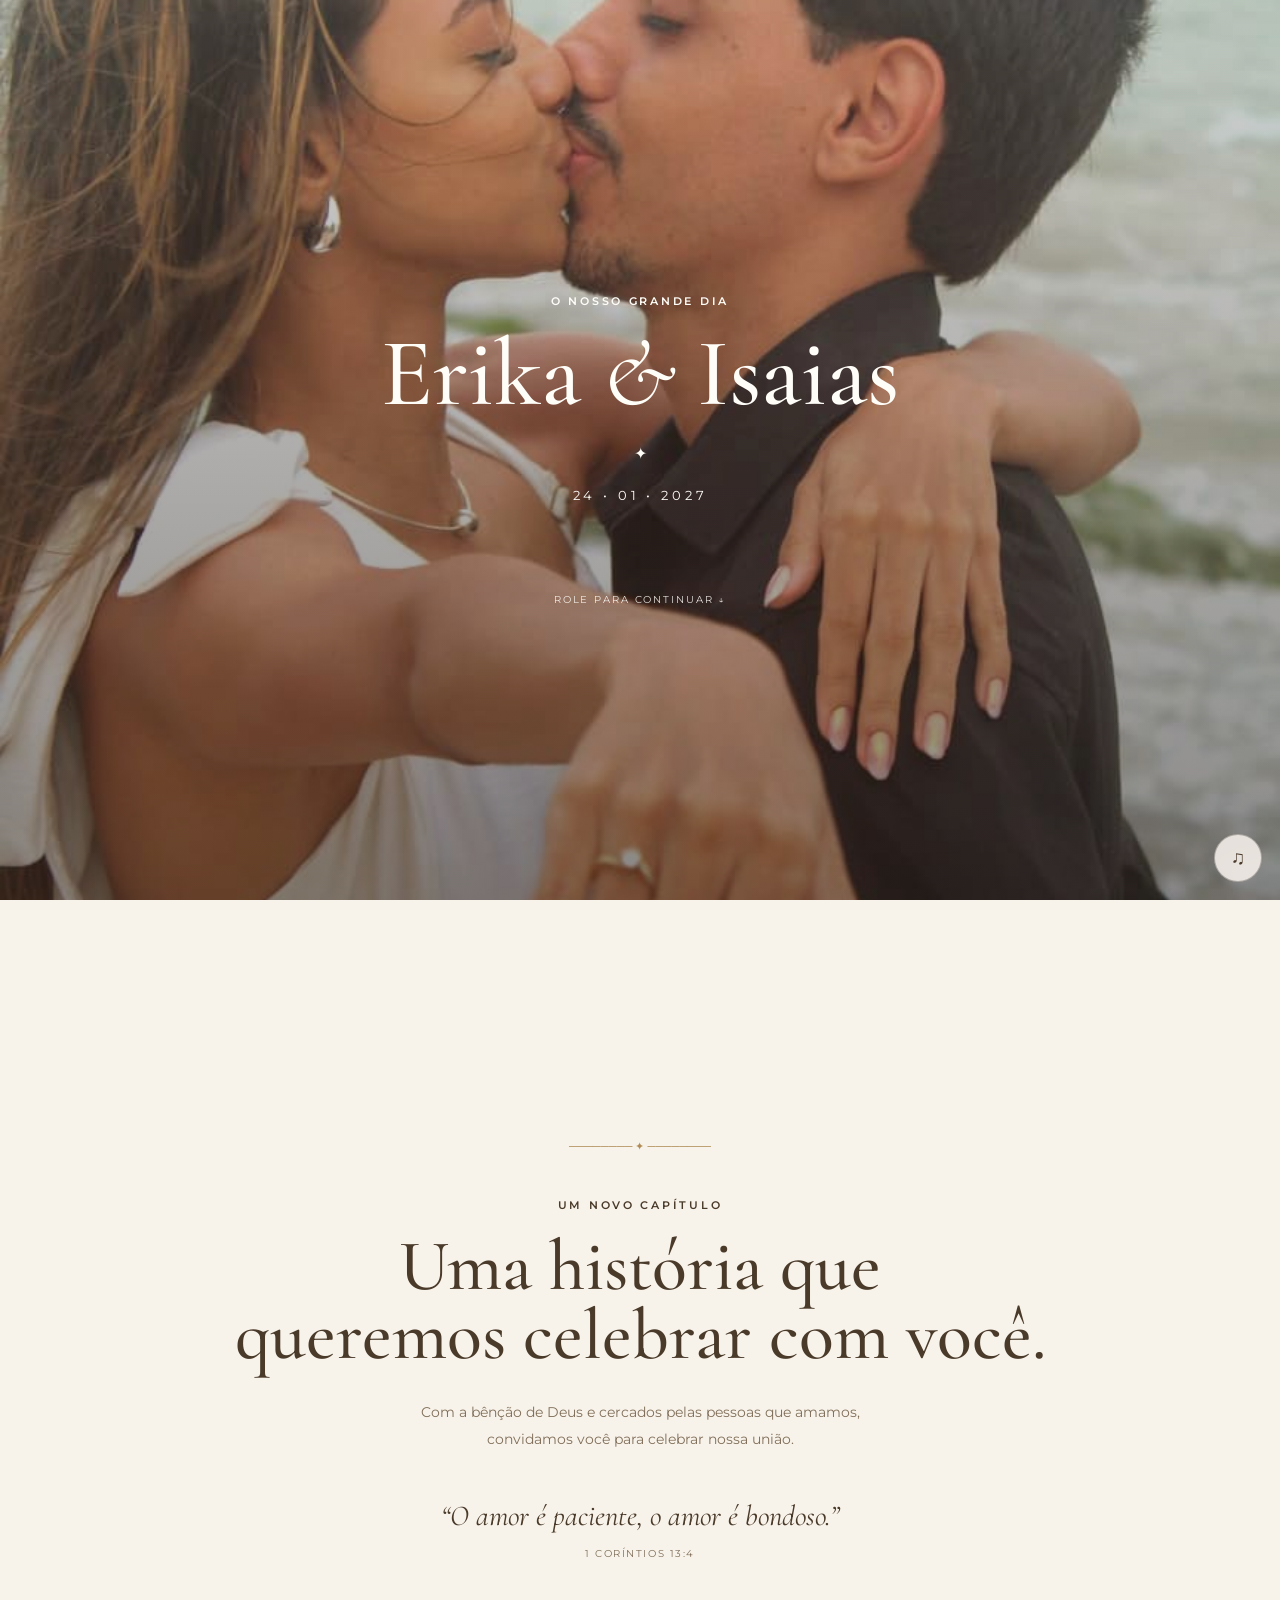
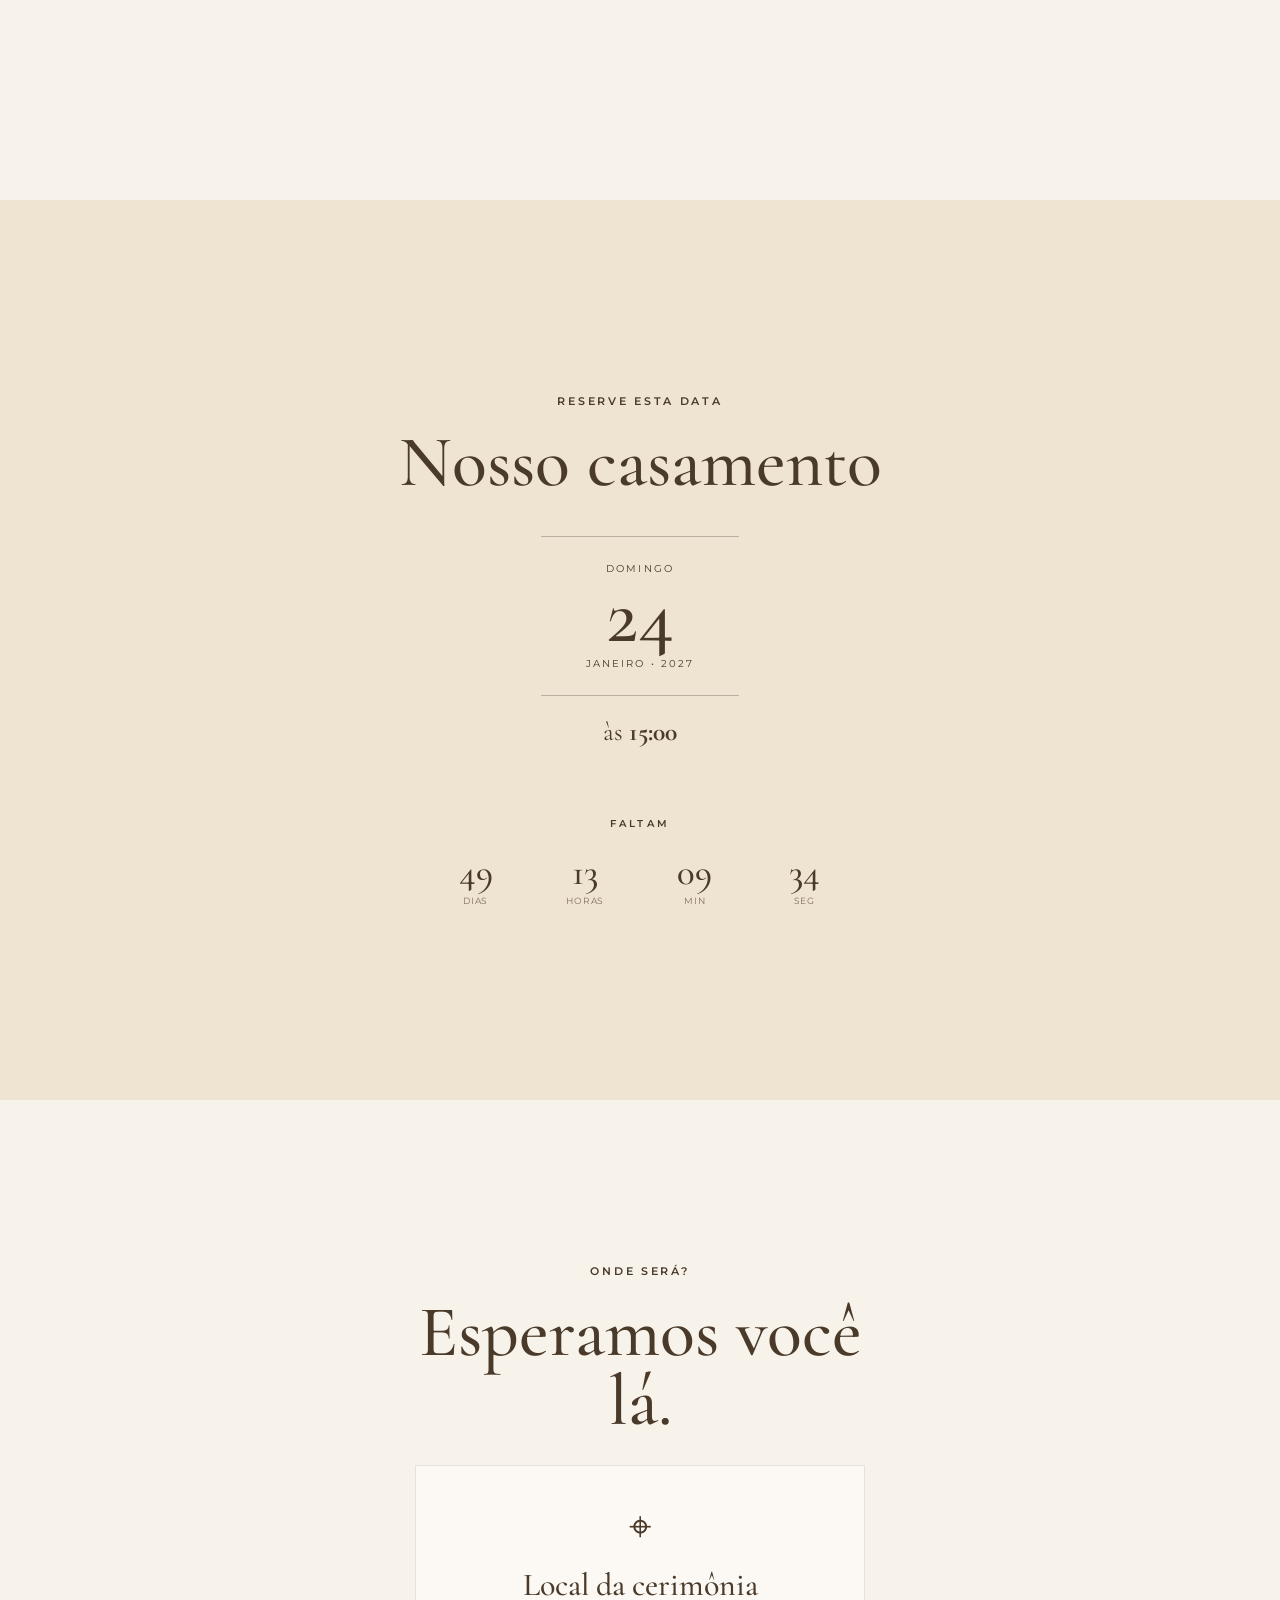
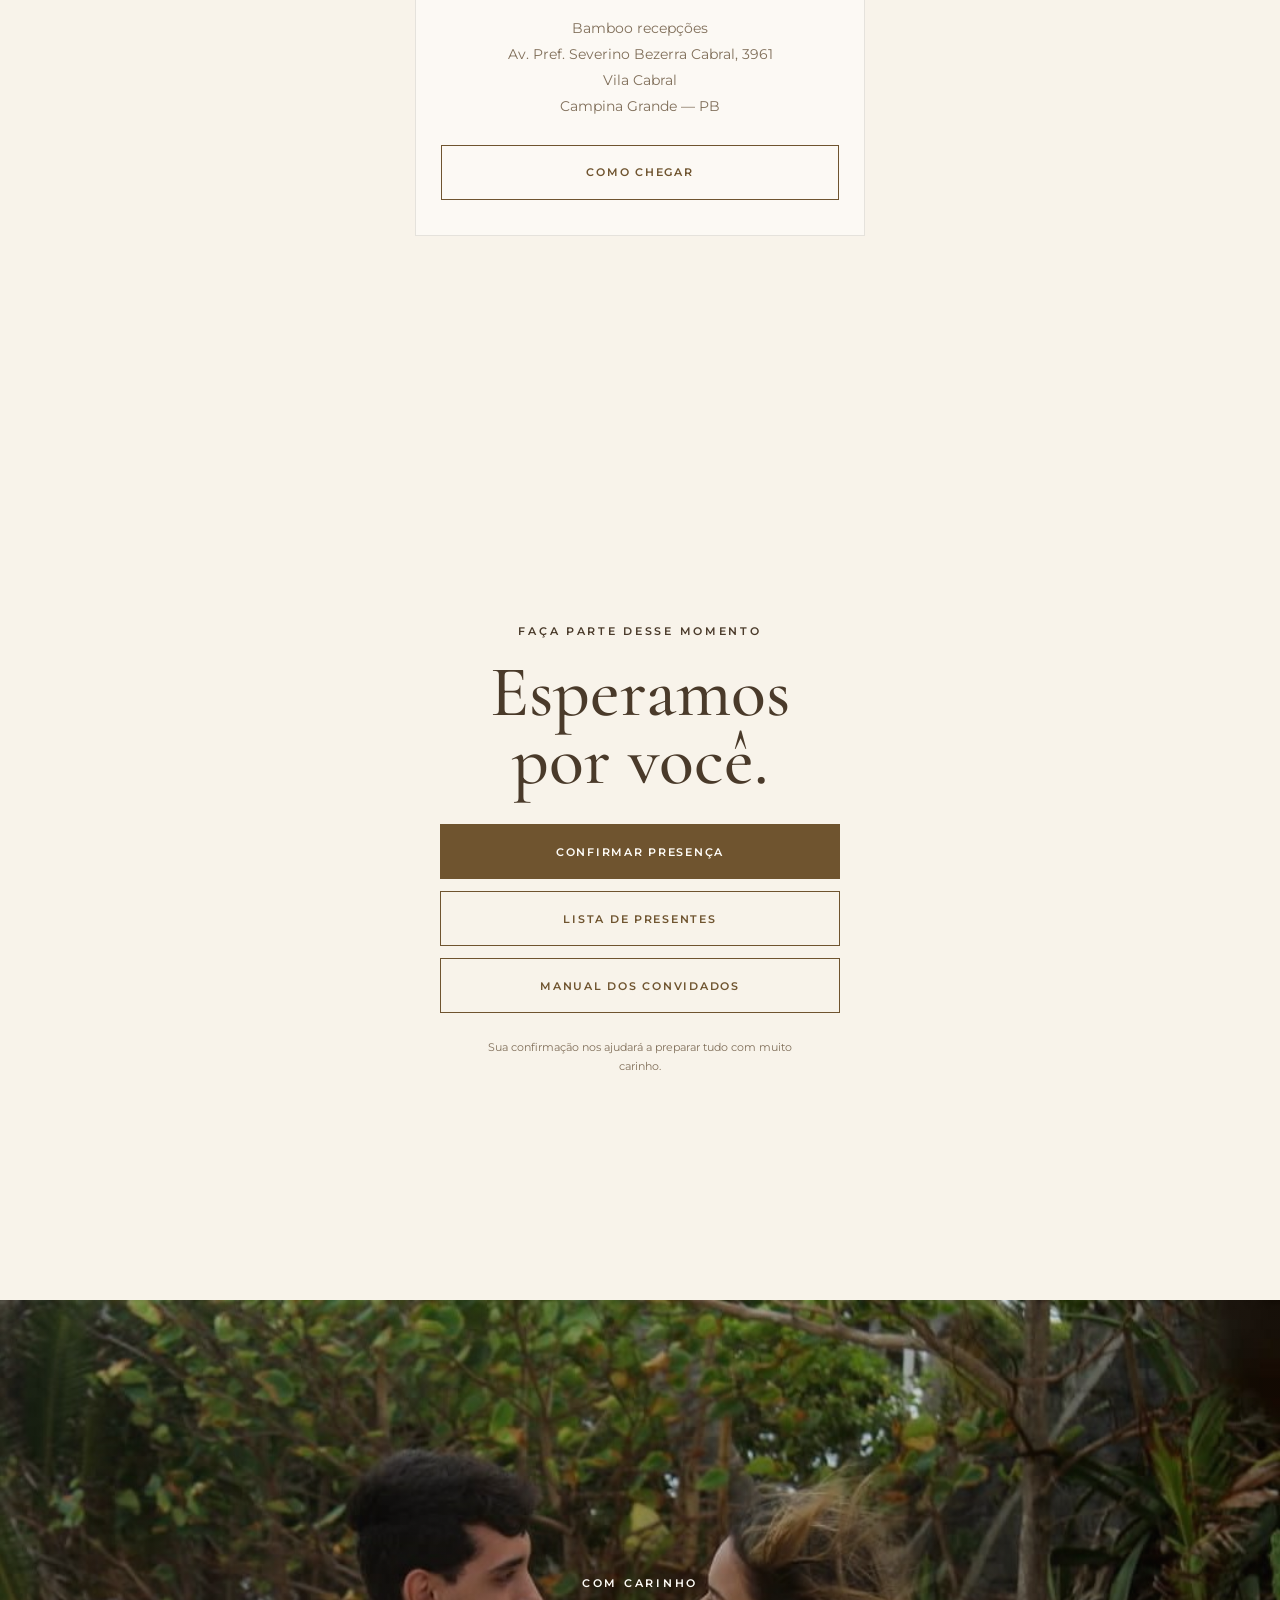
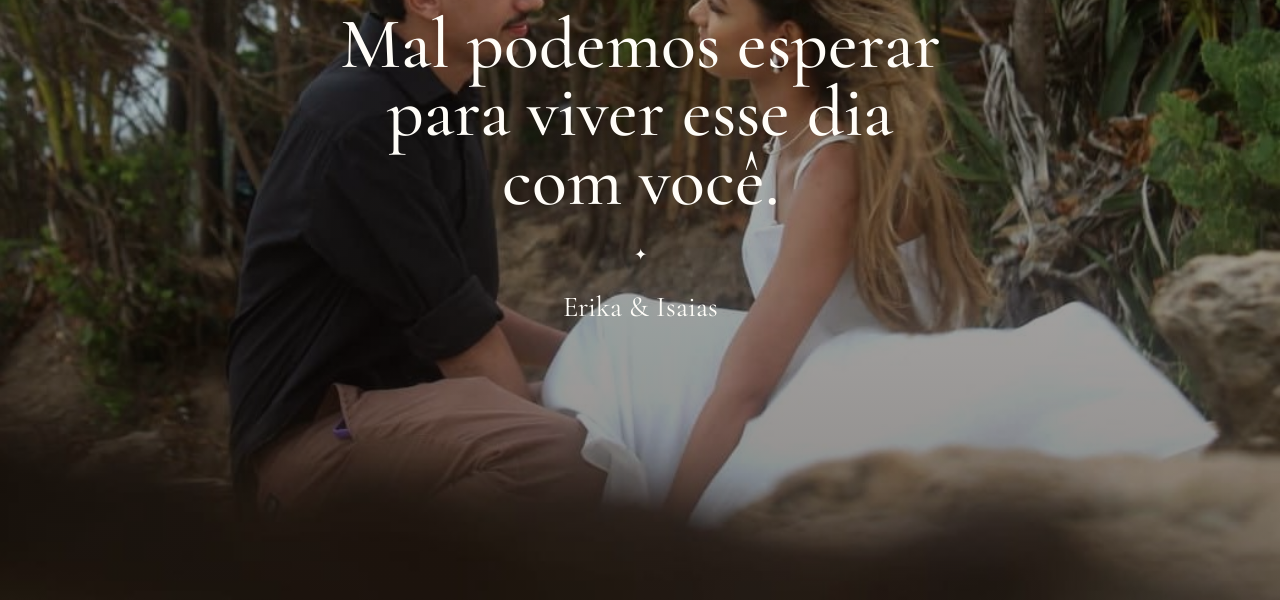
==== index.html @ 57c3c9f2 "Atualiza convite de casamento" ====
<!DOCTYPE html>
<html lang="pt-BR">
<head>
  <meta charset="UTF-8">
  <meta name="viewport" content="width=device-width, initial-scale=1.0">
  <meta name="theme-color" content="#f6f1eb">
  <title>Erika & Isaias | Nosso Casamento</title>
  <link rel="preconnect" href="https://fonts.googleapis.com">
  <link rel="preconnect" href="https://fonts.gstatic.com" crossorigin>
  <link href="https://fonts.googleapis.com/css2?family=Cormorant+Garamond:wght@400;500;600;700&family=Montserrat:wght@400;500;600&display=swap" rel="stylesheet">
  <link rel="stylesheet" href="style.css">
</head>
<body>

  <!-- Música: coloque seu arquivo em assets/music.mp3 -->
  <audio id="weddingMusic" loop preload="metadata">
    <source src="assets/music.mp3" type="audio/mpeg">
  </audio>

  <button class="music-button" id="musicButton" aria-label="Tocar música">
    <span id="musicIcon">♫</span>
  </button>

  <main>

    <!-- 1. ABERTURA -->
    <section class="hero">
      <div class="hero-overlay"></div>
      <div class="hero-content reveal">
        <p class="eyebrow">O nosso grande dia</p>
        <h1>Erika <span> & </span> Isaias</h1>
        <div class="ornament">✦</div>
        <p class="date-small">24 • 01 • 2027</p>
        <p class="scroll-hint">Role para continuar ↓</p>
      </div>
    </section>

    <!-- 2. MENSAGEM -->
    <section class="message section">
      <div class="ornament-line">──────── ✦ ────────</div>

      <p class="eyebrow">Um novo capítulo</p>

      <h2>Uma história que<br>queremos celebrar com você.</h2>

      <p class="body-text">
        Com a bênção de Deus e cercados pelas pessoas que amamos,
        convidamos você para celebrar nossa união.
      </p>

      <blockquote>
        “O amor é paciente, o amor é bondoso.”
        <cite>1 Coríntios 13:4</cite>
      </blockquote>
    </section>

    <!-- 3. DATA + CONTAGEM -->
    <section class="details section">
      <p class="eyebrow">Reserve esta data</p>

      <h2>Nosso casamento</h2>

      <div class="date-card">
        <span>DOMINGO</span>
        <strong>24</strong>
        <span>JANEIRO • 2027</span>
      </div>

      <p class="time">às <strong>15:00</strong></p>

      <div class="countdown-title">FALTAM</div>

      <div class="countdown" id="countdown">
        <div><strong id="days">00</strong><span>dias</span></div>
        <div><strong id="hours">00</strong><span>horas</span></div>
        <div><strong id="minutes">00</strong><span>min</span></div>
        <div><strong id="seconds">00</strong><span>seg</span></div>
      </div>
    </section>

    <!-- 4. LOCAL -->
    <section class="location section">
      <p class="eyebrow">Onde será?</p>
      <h2>Esperamos você<br>lá.</h2>

      <div class="location-card">
        <div class="location-icon">⌖</div>
        <h3>Local da cerimônia</h3>
        <p>
          Bamboo recepções<br>
          Av. Pref. Severino Bezerra Cabral, 3961 <br>  Vila Cabral<br>
          Campina Grande — PB
        </p>
        <a class="button button-outline"
           href="https://maps.app.goo.gl/mCFK1LQAPghhnXLQ6"
           target="_blank"
           rel="noopener">
          COMO CHEGAR
        </a>
      </div>
    </section>

    <!-- 5. AÇÕES -->
    <section class="actions section">
      <p class="eyebrow">Faça parte desse momento</p>
      <h2>Esperamos<br>por você.</h2>

      <div class="buttons">
        <a class="button" href="https://forms.google.com" target="_blank" rel="noopener">
          CONFIRMAR PRESENÇA
        </a>

        <a class="button button-outline" href="#" id="giftButton">
          LISTA DE PRESENTES
        </a>

        <a class="button button-outline" href="#" id="giftButton">
          MANUAL DOS CONVIDADOS
        </a>
      </div>

      <p class="small-note">
        Sua confirmação nos ajudará a preparar tudo com muito carinho.
      </p>
    </section>

    <!-- 6. ENCERRAMENTO / SEGUNDA FOTO -->
    <section class="closing">
      <div class="closing-overlay"></div>
      <div class="closing-content reveal">
        <p class="eyebrow">Com carinho</p>
        <h2>Mal podemos esperar<br>para viver esse dia<br>com você.</h2>
        <div class="ornament">✦</div>
        <p>Erika & Isaias</p>
      </div>
    </section>

  </main>

  <script src="script.js"></script>
</body>
</html>
---- style.css ----
/* ==============================
   CONVITE DE CASAMENTO
   Mobile first
   ============================== */

:root {
  --bg: #F8F3EA;
  --bg-soft: #EFE4D2;

  --text: #4A3A2A;
  --muted: #806F5A;

  --accent: #B08D57;
  --white: #FFFDF8;
  --dark: #6F542F;

  --serif: "Cormorant Garamond", Georgia, serif;
  --sans: "Montserrat", Arial, sans-serif;
}

* {
  box-sizing: border-box;
  margin: 0;
  padding: 0;
}

html {
  scroll-behavior: smooth;
}

body {
  background: var(--bg);
  color: var(--text);
  font-family: var(--sans);
  overflow-x: hidden;
}

section {
  position: relative;
}

.section {
  min-height: 100svh;
  padding: 90px 25px;
  display: flex;
  flex-direction: column;
  align-items: center;
  justify-content: center;
  text-align: center;
}

.hero,
.closing {
  min-height: 100svh;
  background-size: cover;
  background-position: center;
  display: flex;
  align-items: center;
  justify-content: center;
  overflow: hidden;
}

/* Coloque a primeira foto em assets/foto-1.jpg */
.hero {
  background-image: url("assets/foto-1.jpg");
}

/* Coloque a segunda foto em assets/foto-2.jpg */
.closing {
  background-image: url("assets/foto-2.jpg");
}

.hero-overlay,
.closing-overlay {
  position: absolute;
  inset: 0;
  background: linear-gradient(
    to bottom,
    rgba(20, 15, 12, .18),
    rgba(20, 15, 12, .50)
  );
}

.hero-content,
.closing-content {
  position: relative;
  z-index: 2;
  color: var(--white);
  text-align: center;
  padding: 30px;
}

.eyebrow {
  font-size: .68rem;
  font-weight: 600;
  letter-spacing: .25em;
  text-transform: uppercase;
  margin-bottom: 20px;
}

h1,
h2 {
  font-family: var(--serif);
  font-weight: 500;
  line-height: .95;
}

h1 {
  font-size: clamp(4rem, 18vw, 6rem);
}

h1 span {
  font-style: italic;
  font-weight: 400;
}

h2 {
  font-size: clamp(2.8rem, 12vw, 4.5rem);
  margin-bottom: 30px;
}

.date-small {
  margin-top: 25px;
  font-size: .8rem;
  letter-spacing: .3em;
}

.scroll-hint {
  margin-top: 90px;
  font-size: .65rem;
  letter-spacing: .18em;
  text-transform: uppercase;
  opacity: .85;
}

.ornament,
.ornament-line {
  color: var(--accent);
}

.hero .ornament,
.closing .ornament {
  margin: 25px 0;
  color: var(--white);
}

.ornament-line {
  font-size: .7rem;
  margin-bottom: 45px;
}

.body-text {
  max-width: 500px;
  color: var(--muted);
  font-size: .9rem;
  line-height: 1.9;
}

blockquote {
  max-width: 450px;
  margin-top: 45px;
  font-family: var(--serif);
  font-size: 1.8rem;
  font-style: italic;
  line-height: 1.2;
}

blockquote cite {
  display: block;
  margin-top: 15px;
  font-family: var(--sans);
  font-size: .65rem;
  font-style: normal;
  letter-spacing: .15em;
  text-transform: uppercase;
  color: var(--muted);
}

.details {
  background: var(--bg-soft);
}

.date-card {
  border-top: 1px solid rgba(64, 58, 54, .3);
  border-bottom: 1px solid rgba(64, 58, 54, .3);
  padding: 25px 45px;
  margin: 10px 0 20px;
  display: flex;
  flex-direction: column;
  gap: 5px;
}

.date-card span {
  font-size: .65rem;
  letter-spacing: .2em;
}

.date-card strong {
  font-family: var(--serif);
  font-size: 5rem;
  font-weight: 500;
  line-height: .9;
}

.time {
  font-family: var(--serif);
  font-size: 1.6rem;
}

.countdown-title {
  margin-top: 70px;
  margin-bottom: 20px;
  font-size: .65rem;
  font-weight: 600;
  letter-spacing: .3em;
}

.countdown {
  width: 100%;
  max-width: 430px;
  display: grid;
  grid-template-columns: repeat(4, 1fr);
  gap: 8px;
}

.countdown div {
  display: flex;
  flex-direction: column;
  align-items: center;
}

.countdown strong {
  font-family: var(--serif);
  font-size: 2.3rem;
  font-weight: 500;
}

.countdown span {
  font-size: .55rem;
  letter-spacing: .08em;
  text-transform: uppercase;
  color: var(--muted);
}

.location-card {
  width: 100%;
  max-width: 450px;
  padding: 35px 25px;
  background: rgba(255,255,255,.45);
  border: 1px solid rgba(64, 58, 54, .12);
}

.location-icon {
  font-size: 2.5rem;
  margin-bottom: 15px;
}

.location-card h3 {
  font-family: var(--serif);
  font-size: 2rem;
  font-weight: 500;
  margin-bottom: 12px;
}

.location-card p {
  color: var(--muted);
  font-size: .9rem;
  line-height: 1.8;
  margin-bottom: 25px;
}

.buttons {
  width: 100%;
  max-width: 400px;
  display: flex;
  flex-direction: column;
  gap: 12px;
}

.button {
  width: 100%;
  min-height: 55px;
  padding: 18px 20px;
  display: flex;
  align-items: center;
  justify-content: center;
  text-decoration: none;
  background: var(--dark);
  color: var(--white);
  border: 1px solid var(--dark);
  font-size: .68rem;
  font-weight: 600;
  letter-spacing: .16em;
  transition: transform .2s, opacity .2s;
}

.button-outline {
  background: transparent;
  color: var(--dark);
}

.button:hover {
  transform: translateY(-2px);
  opacity: .9;
}

.small-note {
  max-width: 330px;
  margin-top: 25px;
  color: var(--muted);
  font-size: .70rem;
  line-height: 1.7;
}

.closing h2 {
  font-size: clamp(2.8rem, 11vw, 4.5rem);
}

.closing-content > p:last-child {
  font-family: var(--serif);
  font-size: 1.8rem;
}

.music-button {
  position: fixed;
  z-index: 100;
  right: 18px;
  bottom: 18px;
  width: 48px;
  height: 48px;
  border: 1px solid rgba(64, 58, 54, .35);
  border-radius: 50%;
  background: rgba(246, 241, 235, .88);
  color: var(--text);
  backdrop-filter: blur(8px);
  cursor: pointer;
  font-size: 1.2rem;
}

.music-button.playing {
  animation: pulse 1.5s infinite;
}

.reveal {
  opacity: 0;
  transform: translateY(25px);
  transition: opacity 1s ease, transform 1s ease;
}

.reveal.visible {
  opacity: 1;
  transform: translateY(0);
}

@keyframes pulse {
  50% {
    transform: scale(1.08);
  }
}

@media (min-width: 700px) {
  .section {
    padding-left: 40px;
    padding-right: 40px;
  }
}
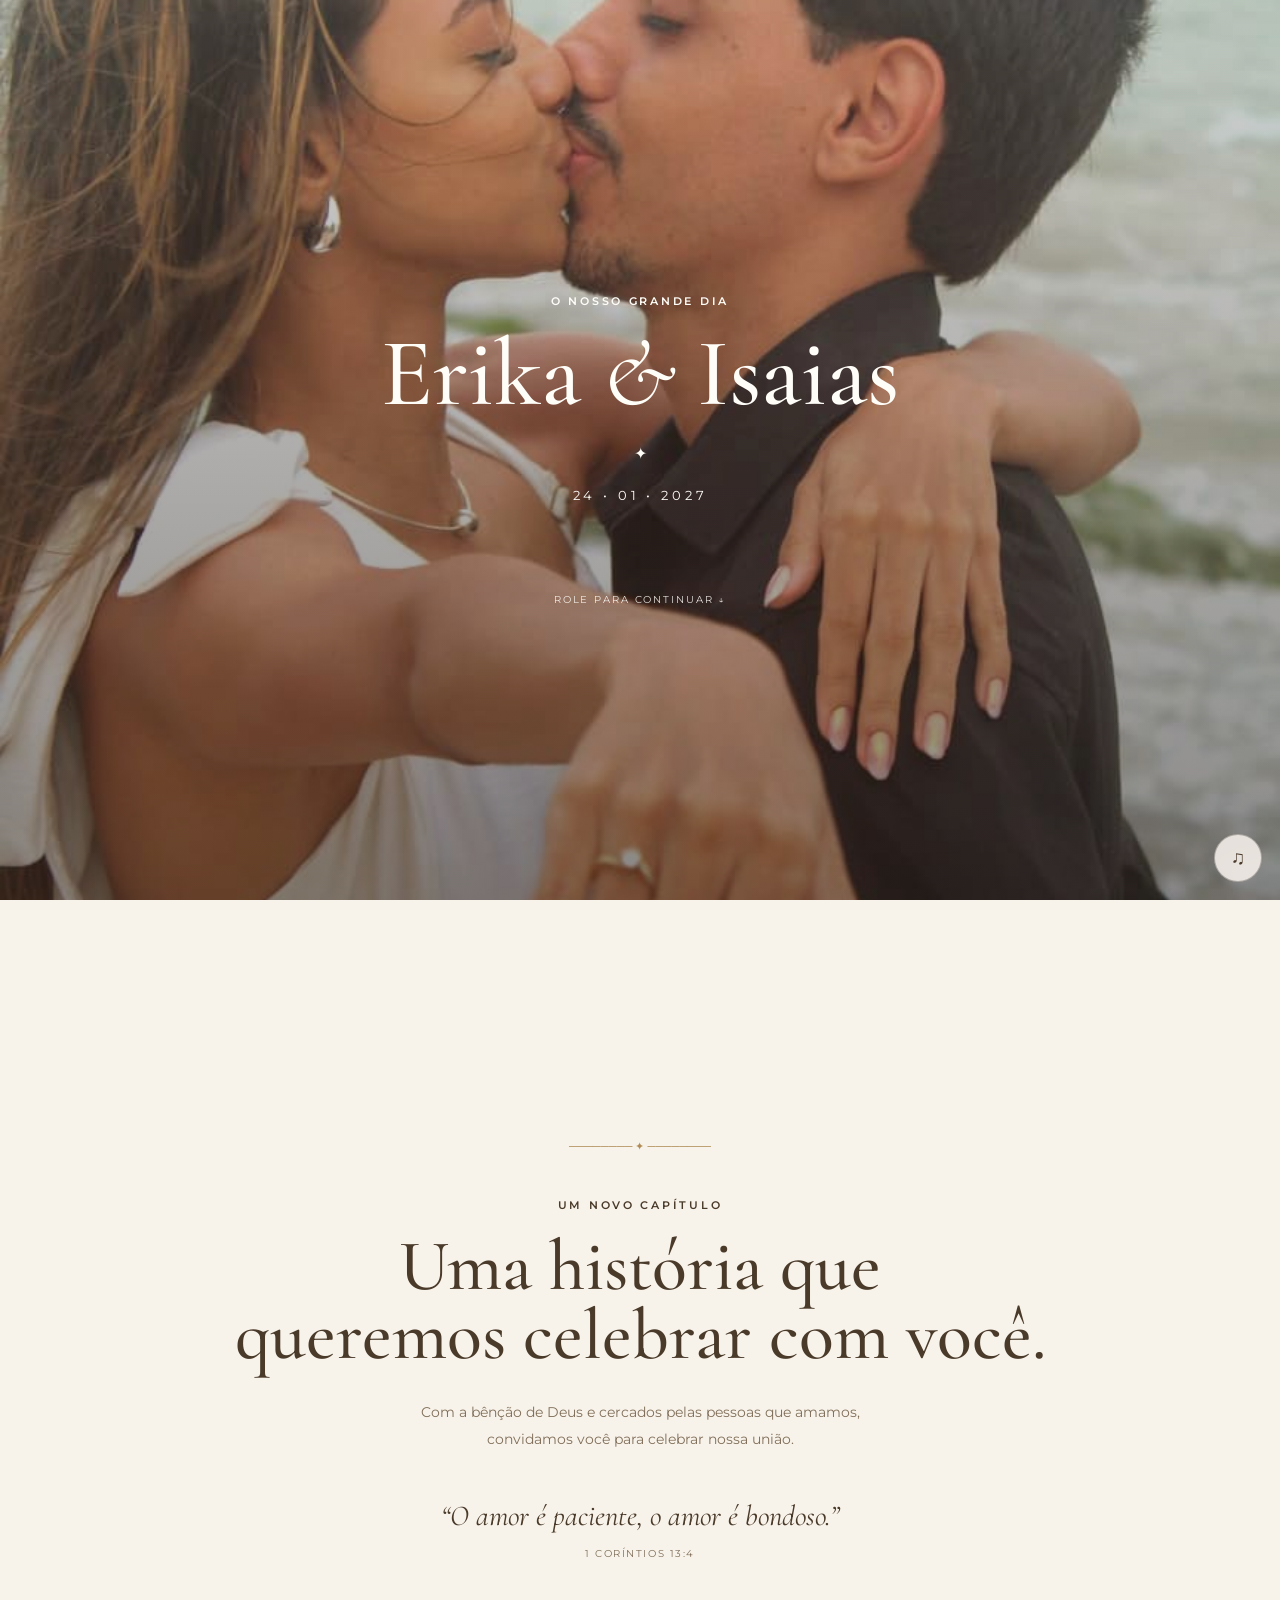
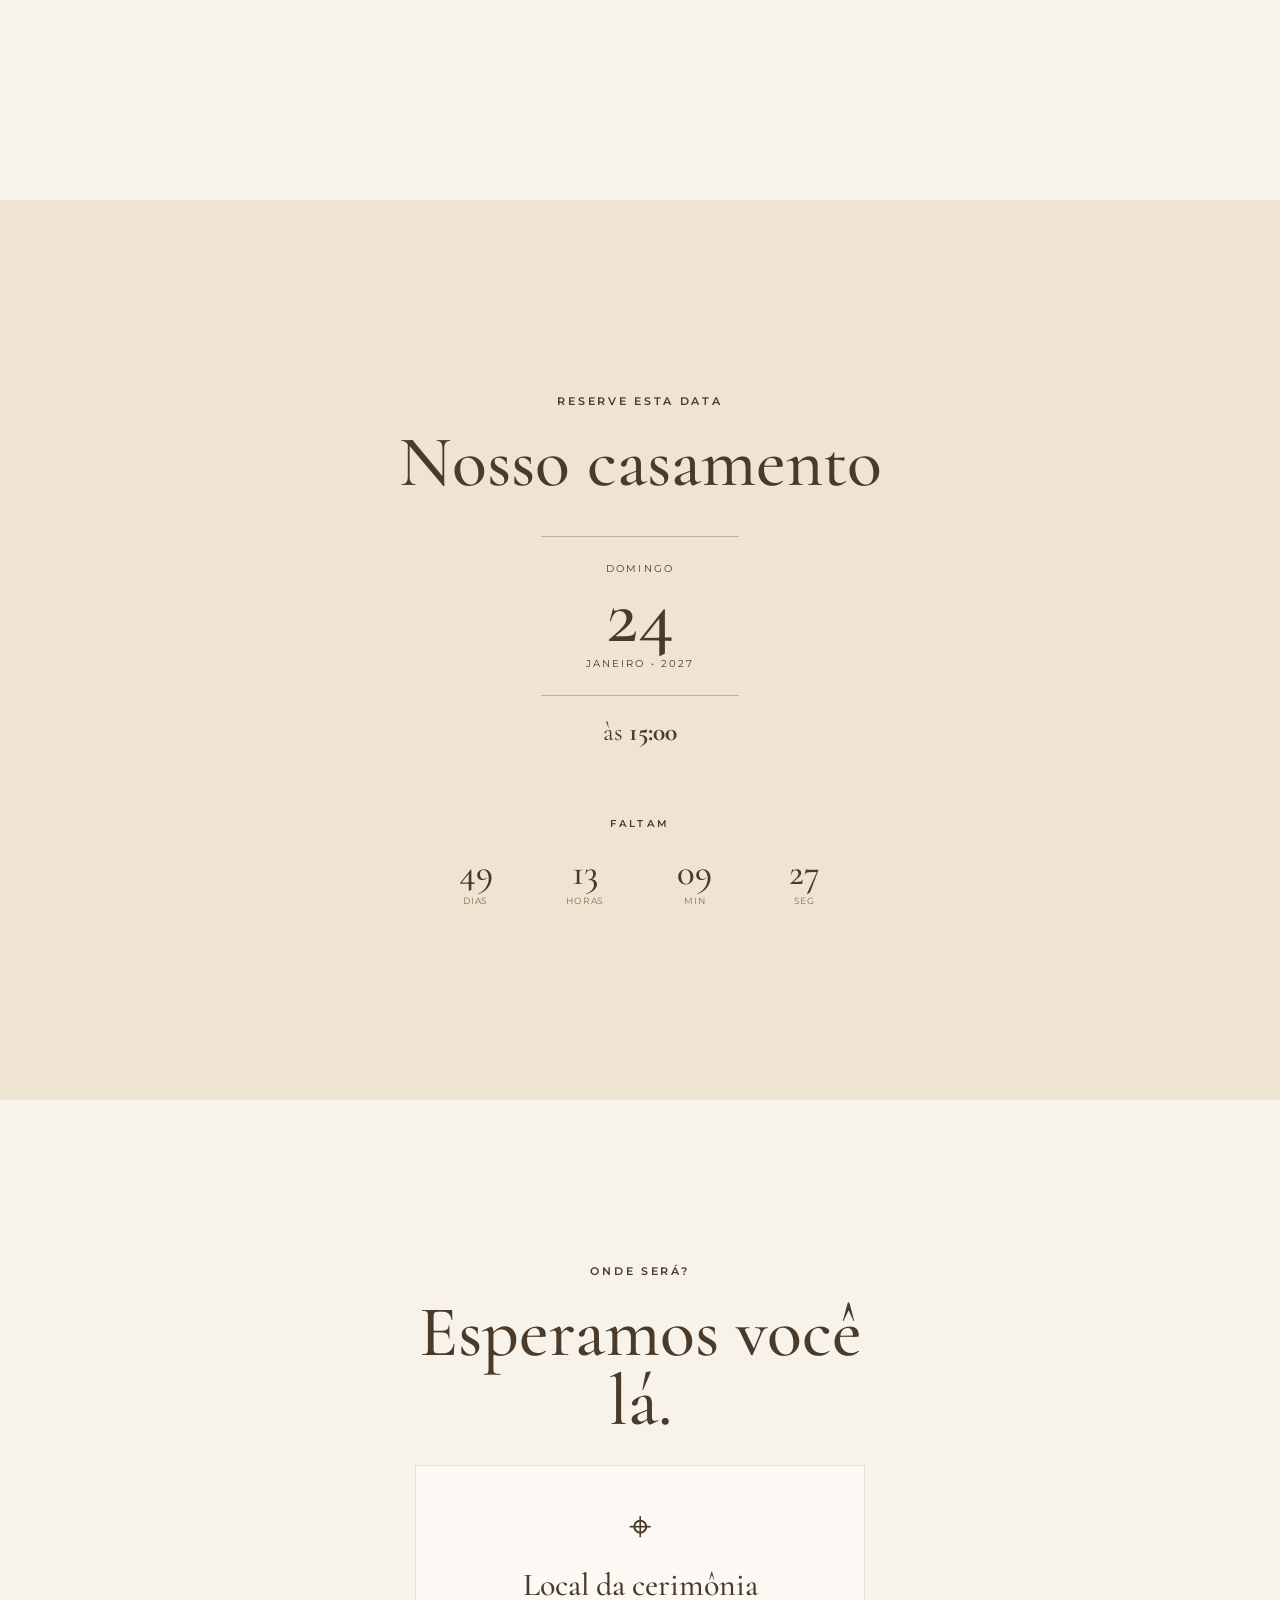
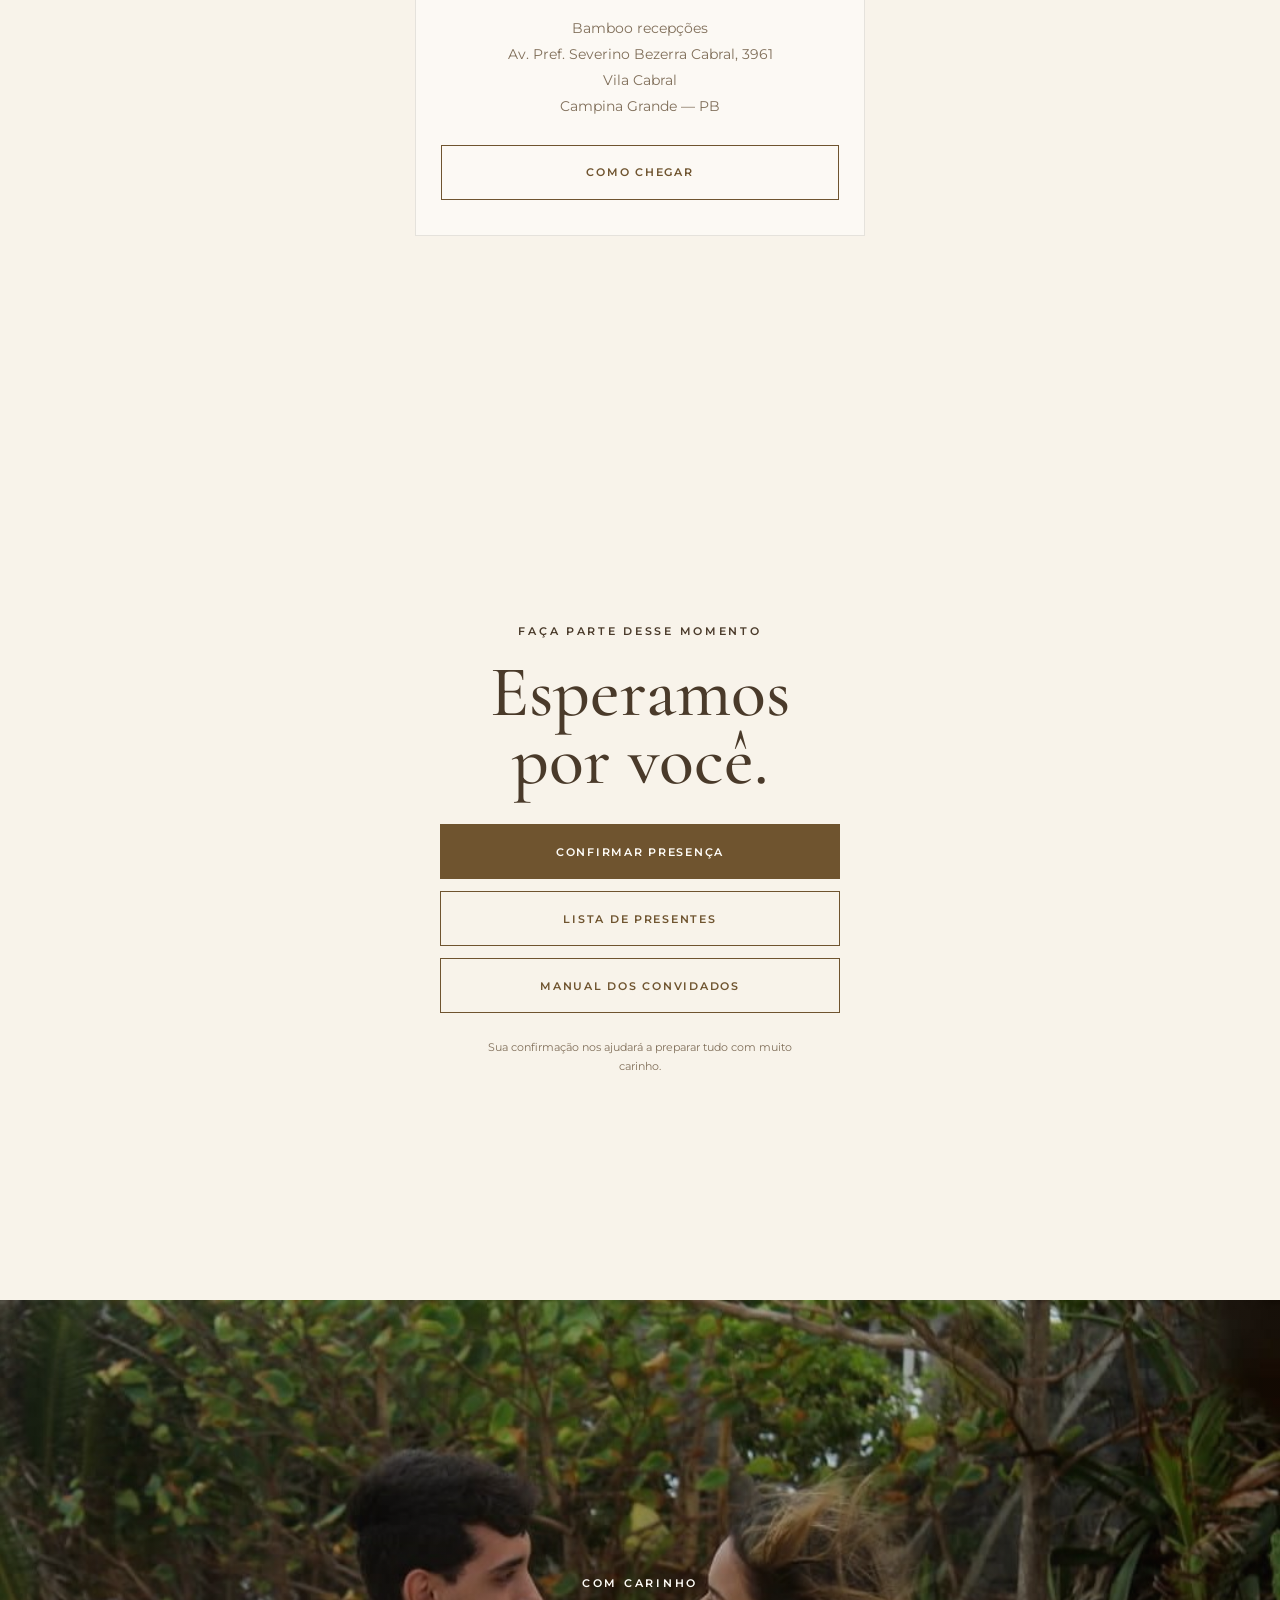
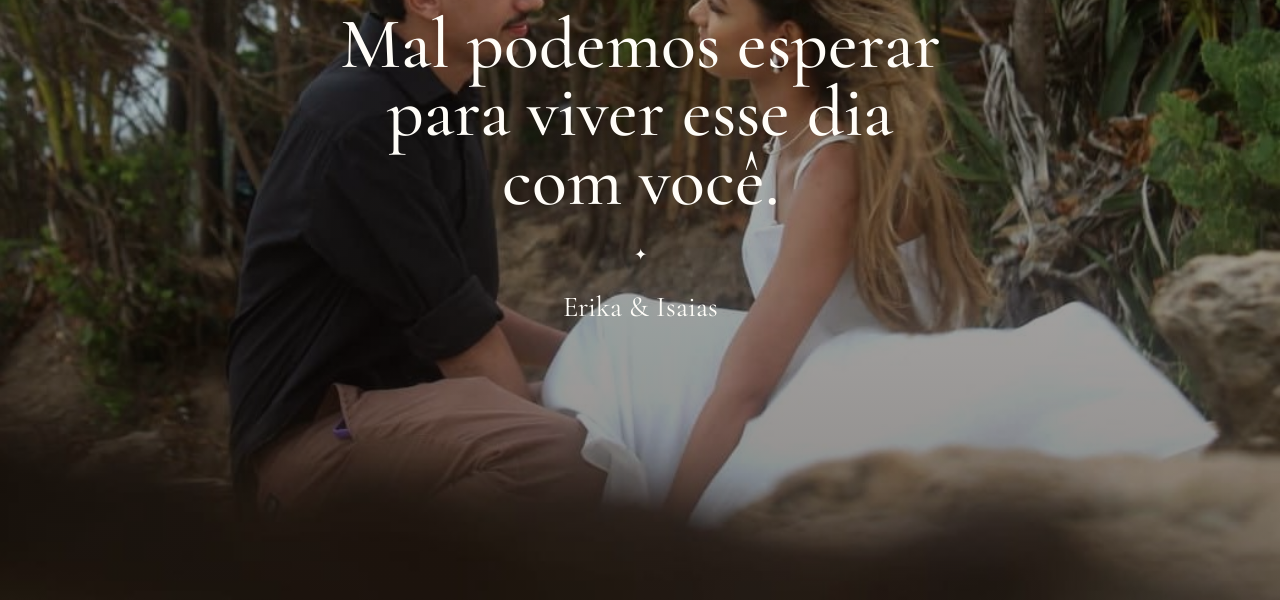
==== commit ce7aedfa: "Adiciona página de presentes com Pix" ====
--- a/index.html
+++ b/index.html
@@ -110,7 +110,7 @@
           CONFIRMAR PRESENÇA
         </a>
 
-        <a class="button button-outline" href="#" id="giftButton">
+        <a class="button button-outline" href="presentes.html" >
           LISTA DE PRESENTES
         </a>
 
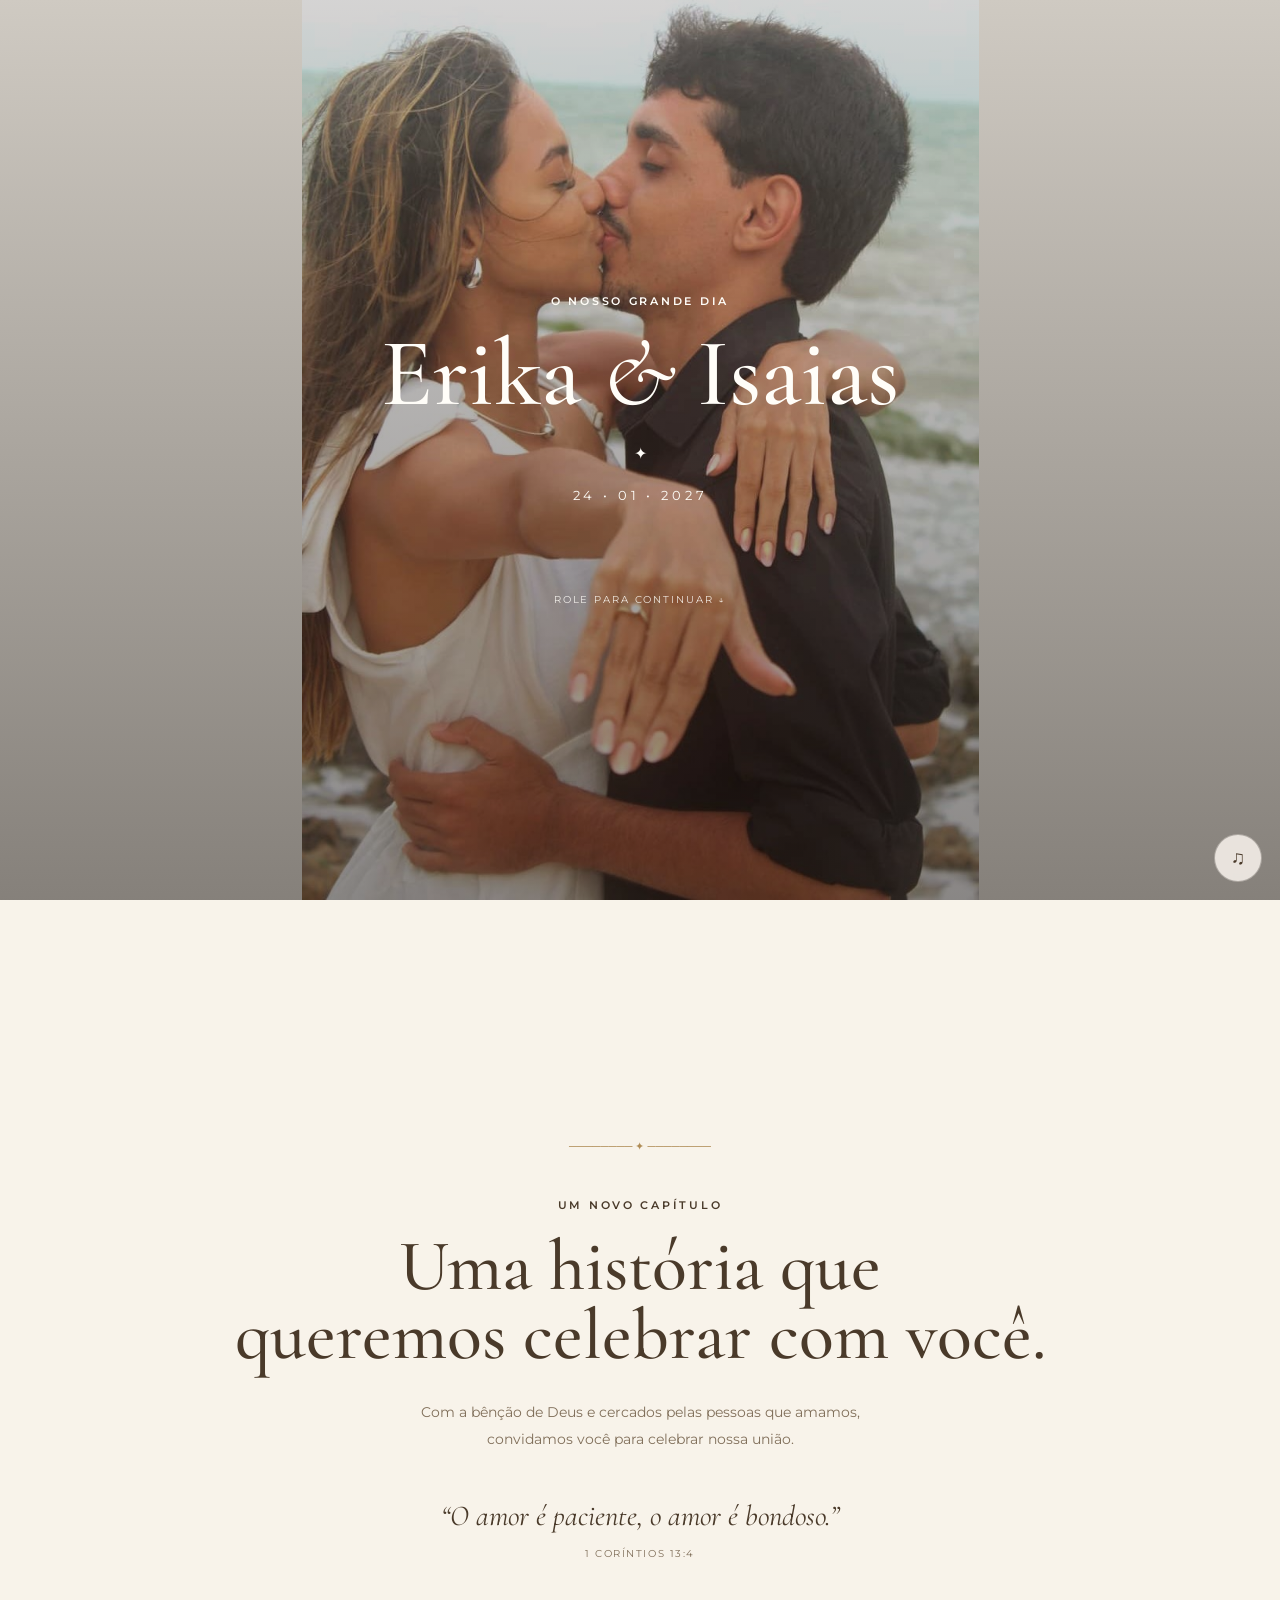
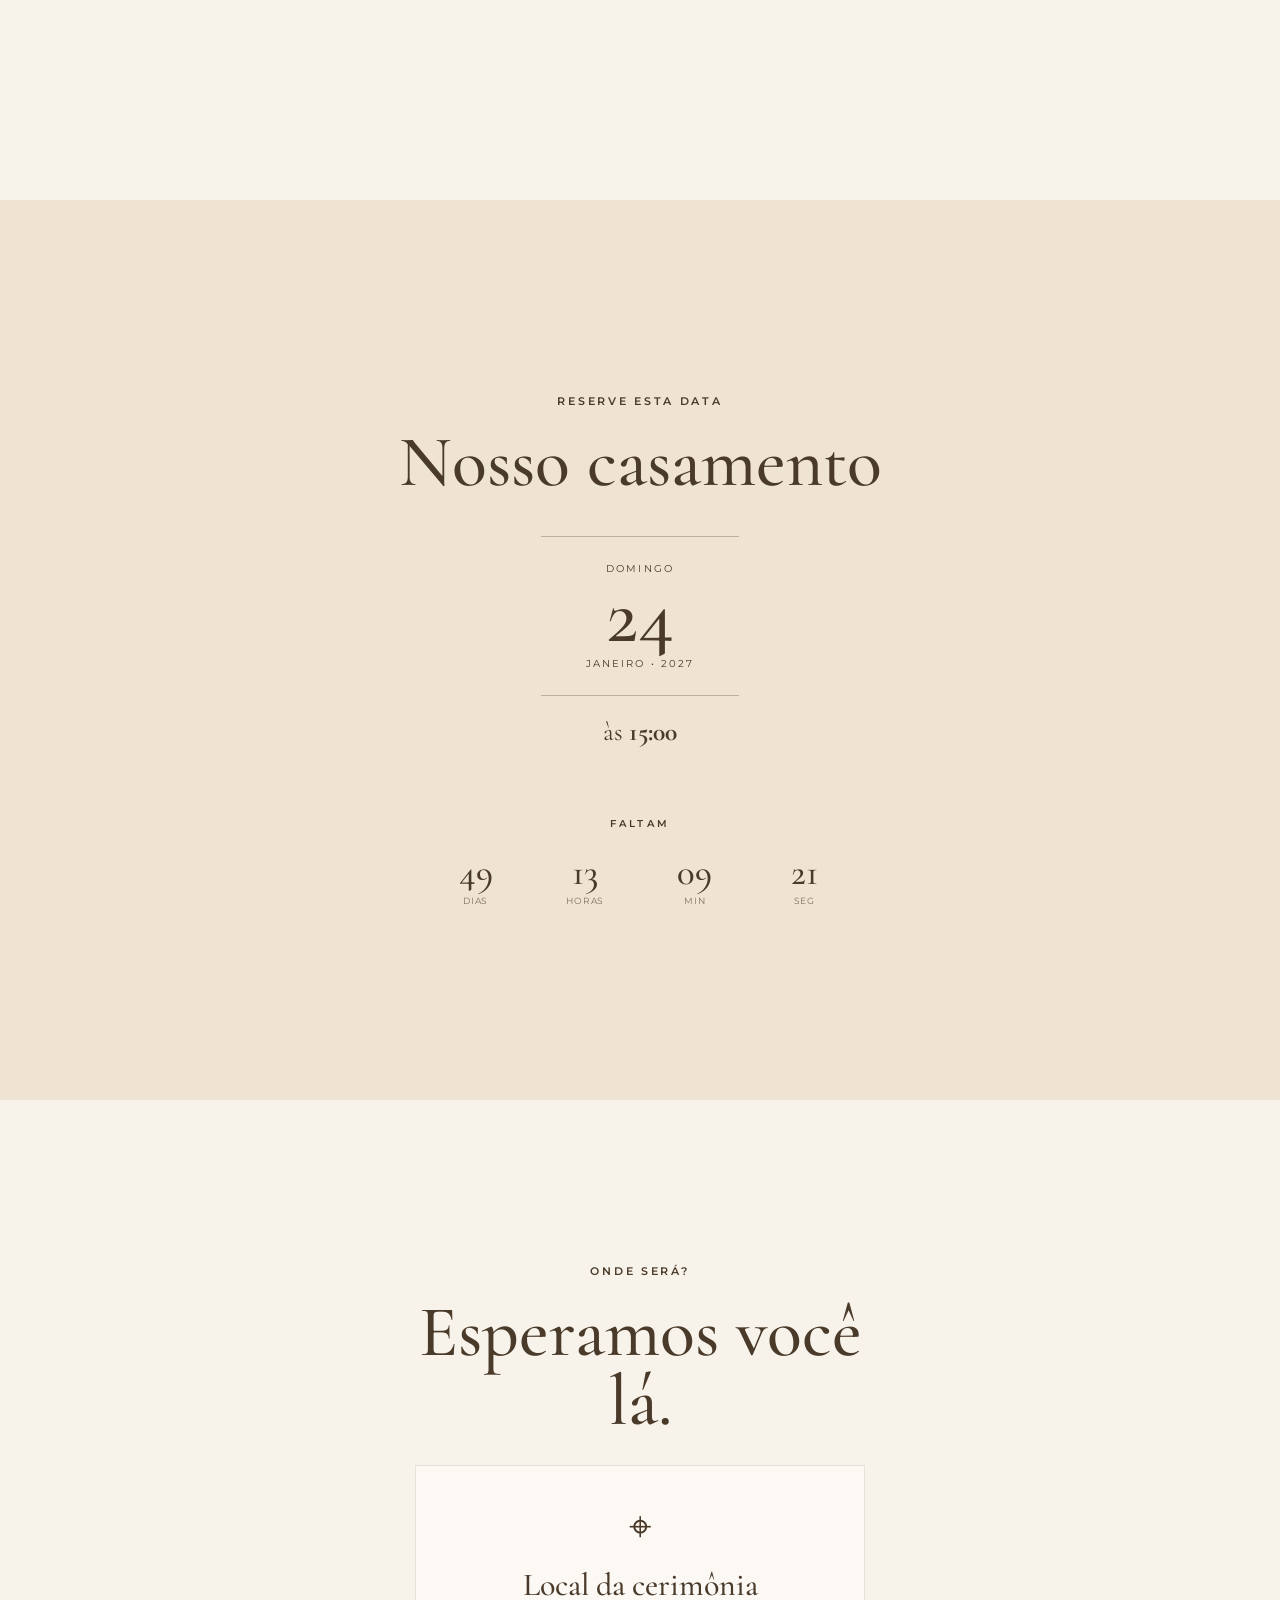
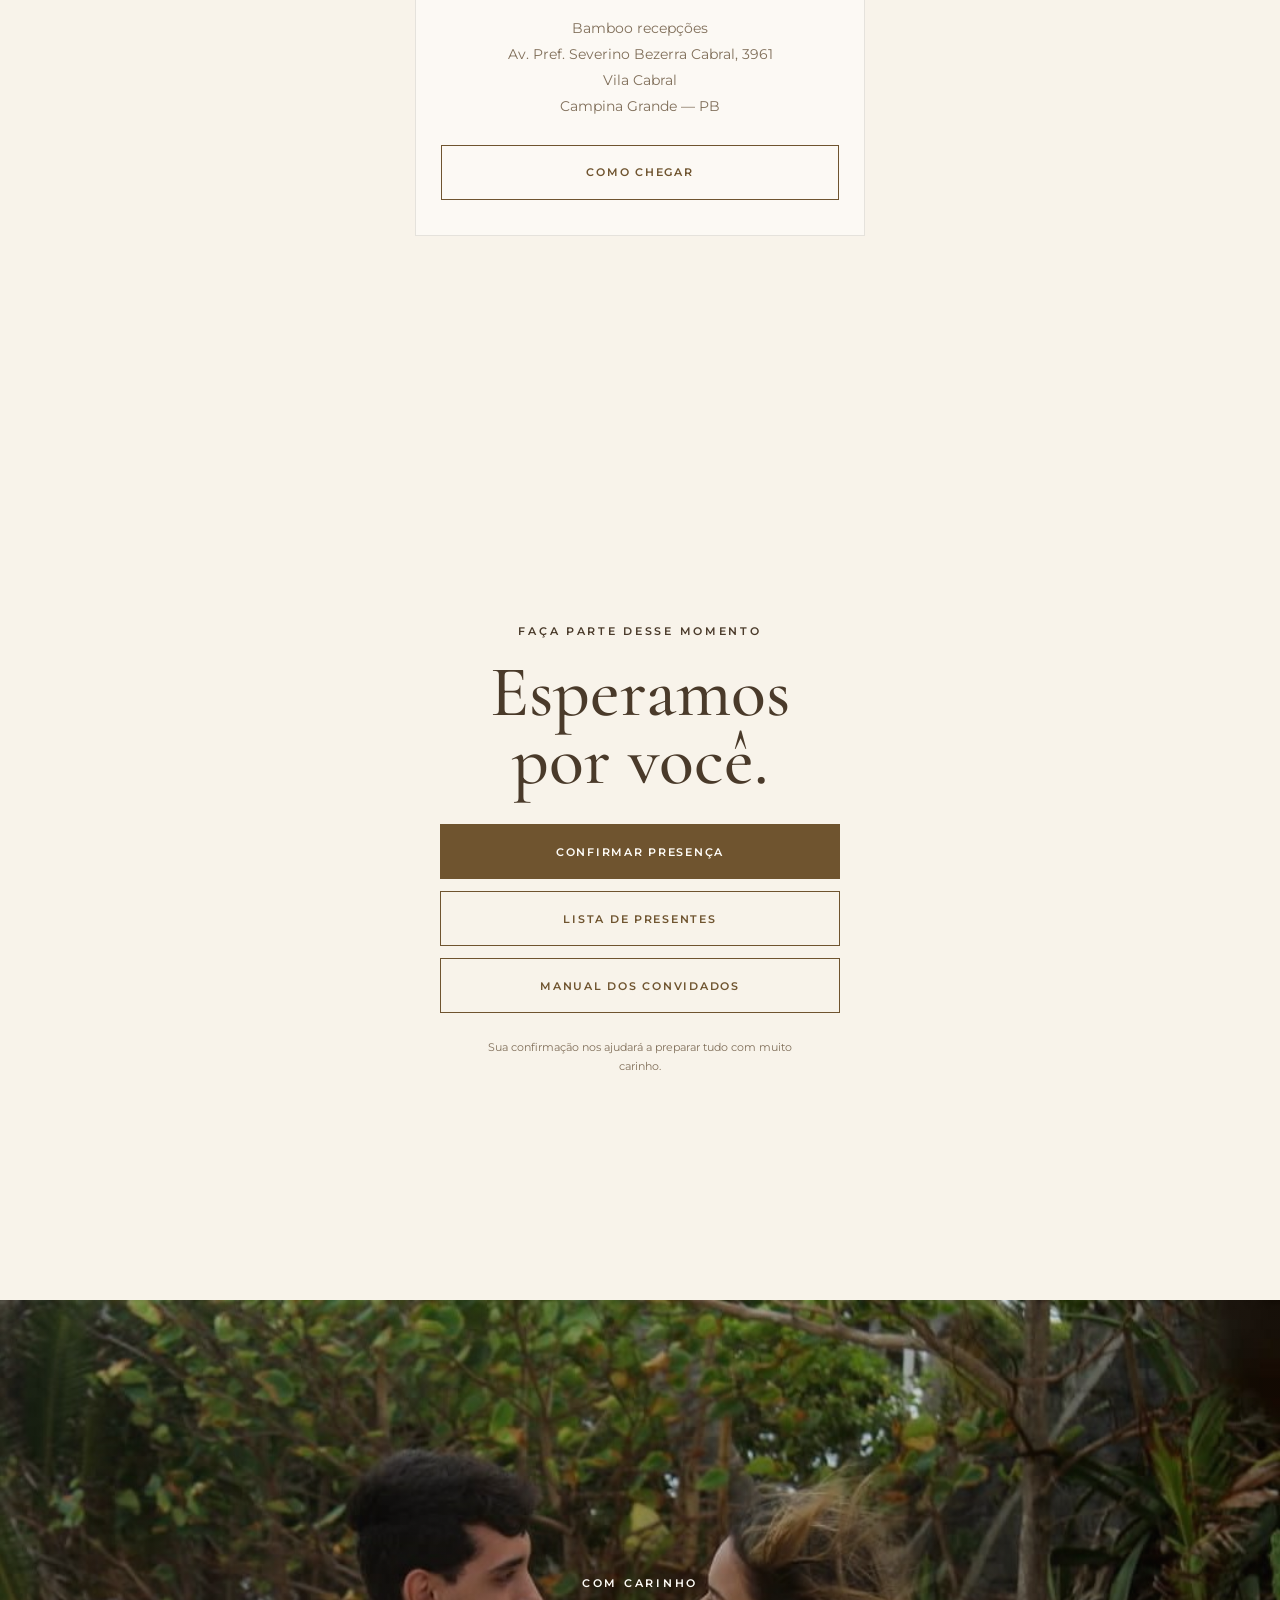
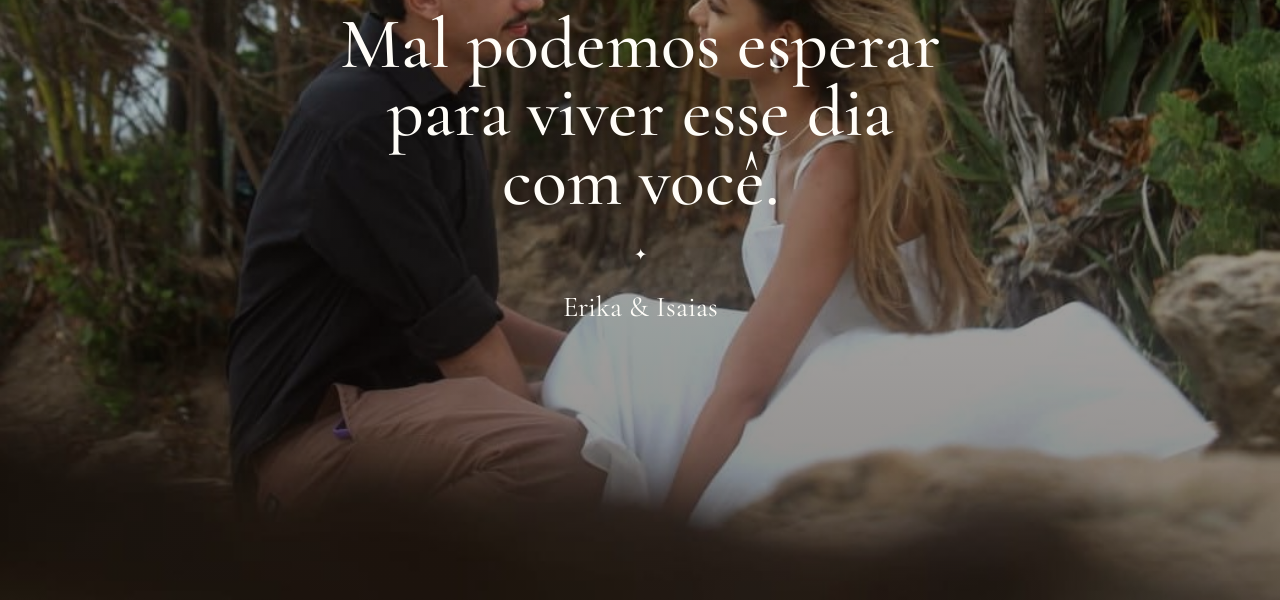
==== commit e30b1368: "adiciona manual dos convidados e Confirmação de presença" ====
--- a/index.html
+++ b/index.html
@@ -106,7 +106,7 @@
       <h2>Esperamos<br>por você.</h2>
 
       <div class="buttons">
-        <a class="button" href="https://forms.google.com" target="_blank" rel="noopener">
+        <a class="button" href="https://docs.google.com/forms/d/e/1FAIpQLSdFtFYezLOGTJmAFhmQpZX4OYwaTu7vbdn7bB1lo8fECZkR2w/viewform?usp=publish-editor" target="_blank" rel="noopener">
           CONFIRMAR PRESENÇA
         </a>
 
@@ -114,7 +114,7 @@
           LISTA DE PRESENTES
         </a>
 
-        <a class="button button-outline" href="#" id="giftButton">
+        <a class="button button-outline" href="manual.html" id="giftButton">
           MANUAL DOS CONVIDADOS
         </a>
       </div>
--- a/style.css
+++ b/style.css
@@ -6,10 +6,8 @@
 :root {
   --bg: #F8F3EA;
   --bg-soft: #EFE4D2;
-
   --text: #4A3A2A;
   --muted: #806F5A;
-
   --accent: #B08D57;
   --white: #FFFDF8;
   --dark: #6F542F;
@@ -17,6 +15,7 @@
   --serif: "Cormorant Garamond", Georgia, serif;
   --sans: "Montserrat", Arial, sans-serif;
 }
+
 
 * {
   box-sizing: border-box;
@@ -24,9 +23,11 @@
   padding: 0;
 }
 
+
 html {
   scroll-behavior: smooth;
 }
+
 
 body {
   background: var(--bg);
@@ -35,45 +36,72 @@
   overflow-x: hidden;
 }
 
+
 section {
   position: relative;
 }
+
+
+/* ==============================
+   SEÇÕES
+   ============================== */
 
 .section {
   min-height: 100svh;
   padding: 90px 25px;
+
   display: flex;
   flex-direction: column;
   align-items: center;
   justify-content: center;
+
   text-align: center;
 }
+
+
+/* ==============================
+   HERO E FOTO FINAL
+   ============================== */
 
 .hero,
 .closing {
   min-height: 100svh;
+
   background-size: cover;
   background-position: center;
+  background-repeat: no-repeat;
+
   display: flex;
   align-items: center;
   justify-content: center;
+
   overflow: hidden;
 }
 
-/* Coloque a primeira foto em assets/foto-1.jpg */
+
+/* Primeira foto */
+
 .hero {
   background-image: url("assets/foto-1.jpg");
 }
 
-/* Coloque a segunda foto em assets/foto-2.jpg */
+
+/* Segunda foto */
+
 .closing {
   background-image: url("assets/foto-2.jpg");
 }
+
+
+/* ==============================
+   SOBREPOSIÇÃO DAS FOTOS
+   ============================== */
 
 .hero-overlay,
 .closing-overlay {
   position: absolute;
   inset: 0;
+
   background: linear-gradient(
     to bottom,
     rgba(20, 15, 12, .18),
@@ -81,286 +109,543 @@
   );
 }
 
+
+/* ==============================
+   CONTEÚDO DO HERO
+   ============================== */
+
 .hero-content,
 .closing-content {
   position: relative;
   z-index: 2;
+
   color: var(--white);
+
   text-align: center;
+
   padding: 30px;
 }
+
+
+/* ==============================
+   TEXTOS
+   ============================== */
 
 .eyebrow {
   font-size: .68rem;
   font-weight: 600;
+
   letter-spacing: .25em;
+
   text-transform: uppercase;
+
   margin-bottom: 20px;
 }
+
 
 h1,
 h2 {
   font-family: var(--serif);
+
   font-weight: 500;
+
   line-height: .95;
 }
+
 
 h1 {
   font-size: clamp(4rem, 18vw, 6rem);
 }
+
 
 h1 span {
   font-style: italic;
   font-weight: 400;
 }
 
+
 h2 {
   font-size: clamp(2.8rem, 12vw, 4.5rem);
+
   margin-bottom: 30px;
 }
+
 
 .date-small {
   margin-top: 25px;
+
   font-size: .8rem;
+
   letter-spacing: .3em;
 }
+
 
 .scroll-hint {
   margin-top: 90px;
+
   font-size: .65rem;
+
   letter-spacing: .18em;
+
   text-transform: uppercase;
+
   opacity: .85;
 }
+
+
+/* ==============================
+   ORNAMENTOS
+   ============================== */
 
 .ornament,
 .ornament-line {
   color: var(--accent);
 }
 
+
 .hero .ornament,
 .closing .ornament {
   margin: 25px 0;
+
   color: var(--white);
 }
+
 
 .ornament-line {
   font-size: .7rem;
+
   margin-bottom: 45px;
 }
+
+
+/* ==============================
+   TEXTO PRINCIPAL
+   ============================== */
 
 .body-text {
   max-width: 500px;
+
   color: var(--muted);
+
   font-size: .9rem;
+
   line-height: 1.9;
 }
+
 
 blockquote {
   max-width: 450px;
+
   margin-top: 45px;
+
   font-family: var(--serif);
+
   font-size: 1.8rem;
+
   font-style: italic;
+
   line-height: 1.2;
 }
+
 
 blockquote cite {
   display: block;
+
   margin-top: 15px;
+
   font-family: var(--sans);
+
   font-size: .65rem;
+
   font-style: normal;
+
   letter-spacing: .15em;
+
   text-transform: uppercase;
+
   color: var(--muted);
 }
+
+
+/* ==============================
+   DETALHES
+   ============================== */
 
 .details {
   background: var(--bg-soft);
 }
+
 
 .date-card {
   border-top: 1px solid rgba(64, 58, 54, .3);
   border-bottom: 1px solid rgba(64, 58, 54, .3);
+
   padding: 25px 45px;
+
   margin: 10px 0 20px;
+
   display: flex;
+
   flex-direction: column;
+
   gap: 5px;
 }
+
 
 .date-card span {
   font-size: .65rem;
+
   letter-spacing: .2em;
 }
+
 
 .date-card strong {
   font-family: var(--serif);
+
   font-size: 5rem;
+
   font-weight: 500;
+
   line-height: .9;
 }
+
 
 .time {
   font-family: var(--serif);
+
   font-size: 1.6rem;
 }
+
+
+/* ==============================
+   CONTAGEM REGRESSIVA
+   ============================== */
 
 .countdown-title {
   margin-top: 70px;
+
   margin-bottom: 20px;
+
   font-size: .65rem;
+
   font-weight: 600;
+
   letter-spacing: .3em;
 }
+
 
 .countdown {
   width: 100%;
+
   max-width: 430px;
+
   display: grid;
+
   grid-template-columns: repeat(4, 1fr);
+
   gap: 8px;
 }
+
 
 .countdown div {
   display: flex;
+
   flex-direction: column;
+
   align-items: center;
 }
+
 
 .countdown strong {
   font-family: var(--serif);
+
   font-size: 2.3rem;
+
   font-weight: 500;
 }
+
 
 .countdown span {
   font-size: .55rem;
+
   letter-spacing: .08em;
+
   text-transform: uppercase;
+
   color: var(--muted);
 }
+
+
+/* ==============================
+   LOCALIZAÇÃO
+   ============================== */
 
 .location-card {
   width: 100%;
+
   max-width: 450px;
+
   padding: 35px 25px;
+
   background: rgba(255,255,255,.45);
+
   border: 1px solid rgba(64, 58, 54, .12);
 }
+
 
 .location-icon {
   font-size: 2.5rem;
+
   margin-bottom: 15px;
 }
+
 
 .location-card h3 {
   font-family: var(--serif);
+
   font-size: 2rem;
+
   font-weight: 500;
+
   margin-bottom: 12px;
 }
+
 
 .location-card p {
   color: var(--muted);
+
   font-size: .9rem;
+
   line-height: 1.8;
+
   margin-bottom: 25px;
 }
+
+
+/* ==============================
+   BOTÕES
+   ============================== */
 
 .buttons {
   width: 100%;
+
   max-width: 400px;
+
   display: flex;
+
   flex-direction: column;
+
   gap: 12px;
 }
+
 
 .button {
   width: 100%;
+
   min-height: 55px;
+
   padding: 18px 20px;
+
   display: flex;
+
   align-items: center;
+
   justify-content: center;
+
   text-decoration: none;
+
   background: var(--dark);
+
   color: var(--white);
+
   border: 1px solid var(--dark);
+
   font-size: .68rem;
+
   font-weight: 600;
+
   letter-spacing: .16em;
-  transition: transform .2s, opacity .2s;
-}
+
+  transition:
+    transform .2s,
+    opacity .2s;
+}
+
 
 .button-outline {
   background: transparent;
+
   color: var(--dark);
 }
+
 
 .button:hover {
   transform: translateY(-2px);
+
   opacity: .9;
 }
+
+
+/* ==============================
+   OBSERVAÇÃO
+   ============================== */
 
 .small-note {
   max-width: 330px;
+
   margin-top: 25px;
+
   color: var(--muted);
+
   font-size: .70rem;
+
   line-height: 1.7;
 }
+
+
+/* ==============================
+   FOTO FINAL
+   ============================== */
 
 .closing h2 {
   font-size: clamp(2.8rem, 11vw, 4.5rem);
 }
 
+
 .closing-content > p:last-child {
   font-family: var(--serif);
+
   font-size: 1.8rem;
 }
+
+
+/* ==============================
+   BOTÃO DE MÚSICA
+   ============================== */
 
 .music-button {
   position: fixed;
+
   z-index: 100;
+
   right: 18px;
+
   bottom: 18px;
+
   width: 48px;
+
   height: 48px;
+
   border: 1px solid rgba(64, 58, 54, .35);
+
   border-radius: 50%;
+
   background: rgba(246, 241, 235, .88);
+
   color: var(--text);
+
   backdrop-filter: blur(8px);
+
   cursor: pointer;
+
   font-size: 1.2rem;
 }
+
 
 .music-button.playing {
   animation: pulse 1.5s infinite;
 }
 
+
+/* ==============================
+   ANIMAÇÃO REVEAL
+   ============================== */
+
 .reveal {
   opacity: 0;
+
   transform: translateY(25px);
-  transition: opacity 1s ease, transform 1s ease;
-}
+
+  transition:
+    opacity 1s ease,
+    transform 1s ease;
+}
+
 
 .reveal.visible {
   opacity: 1;
+
   transform: translateY(0);
 }
 
+
+/* ==============================
+   ANIMAÇÃO DO BOTÃO DE MÚSICA
+   ============================== */
+
 @keyframes pulse {
+
   50% {
     transform: scale(1.08);
   }
-}
+
+}
+
+
+/* ==============================
+   TABLET / DESKTOP
+   ============================== */
 
 @media (min-width: 700px) {
+
   .section {
     padding-left: 40px;
     padding-right: 40px;
   }
-}
+
+}
+
+
+/* ==============================
+   HERO NO CELULAR
+   ============================== */
+
+@media (max-width: 700px) {
+
+  .hero {
+    min-height: 100svh;
+
+    background-size: cover;
+
+    background-position: center center;
+  }
+
+}
+
+
+/* ==============================
+   HERO NO DESKTOP
+   ============================== */
+
+/*
+   A foto original é vertical (3:4).
+   No desktop, em vez de cortar a foto
+   para preencher uma tela horizontal,
+   mantemos a imagem inteira centralizada.
+*/
+
+@media (min-width: 701px) {
+
+  .hero {
+    min-height: 100vh;
+
+    background-color: var(--bg);
+
+    background-size: auto 100%;
+
+    background-position: center center;
+
+    background-repeat: no-repeat;
+  }
+
+}
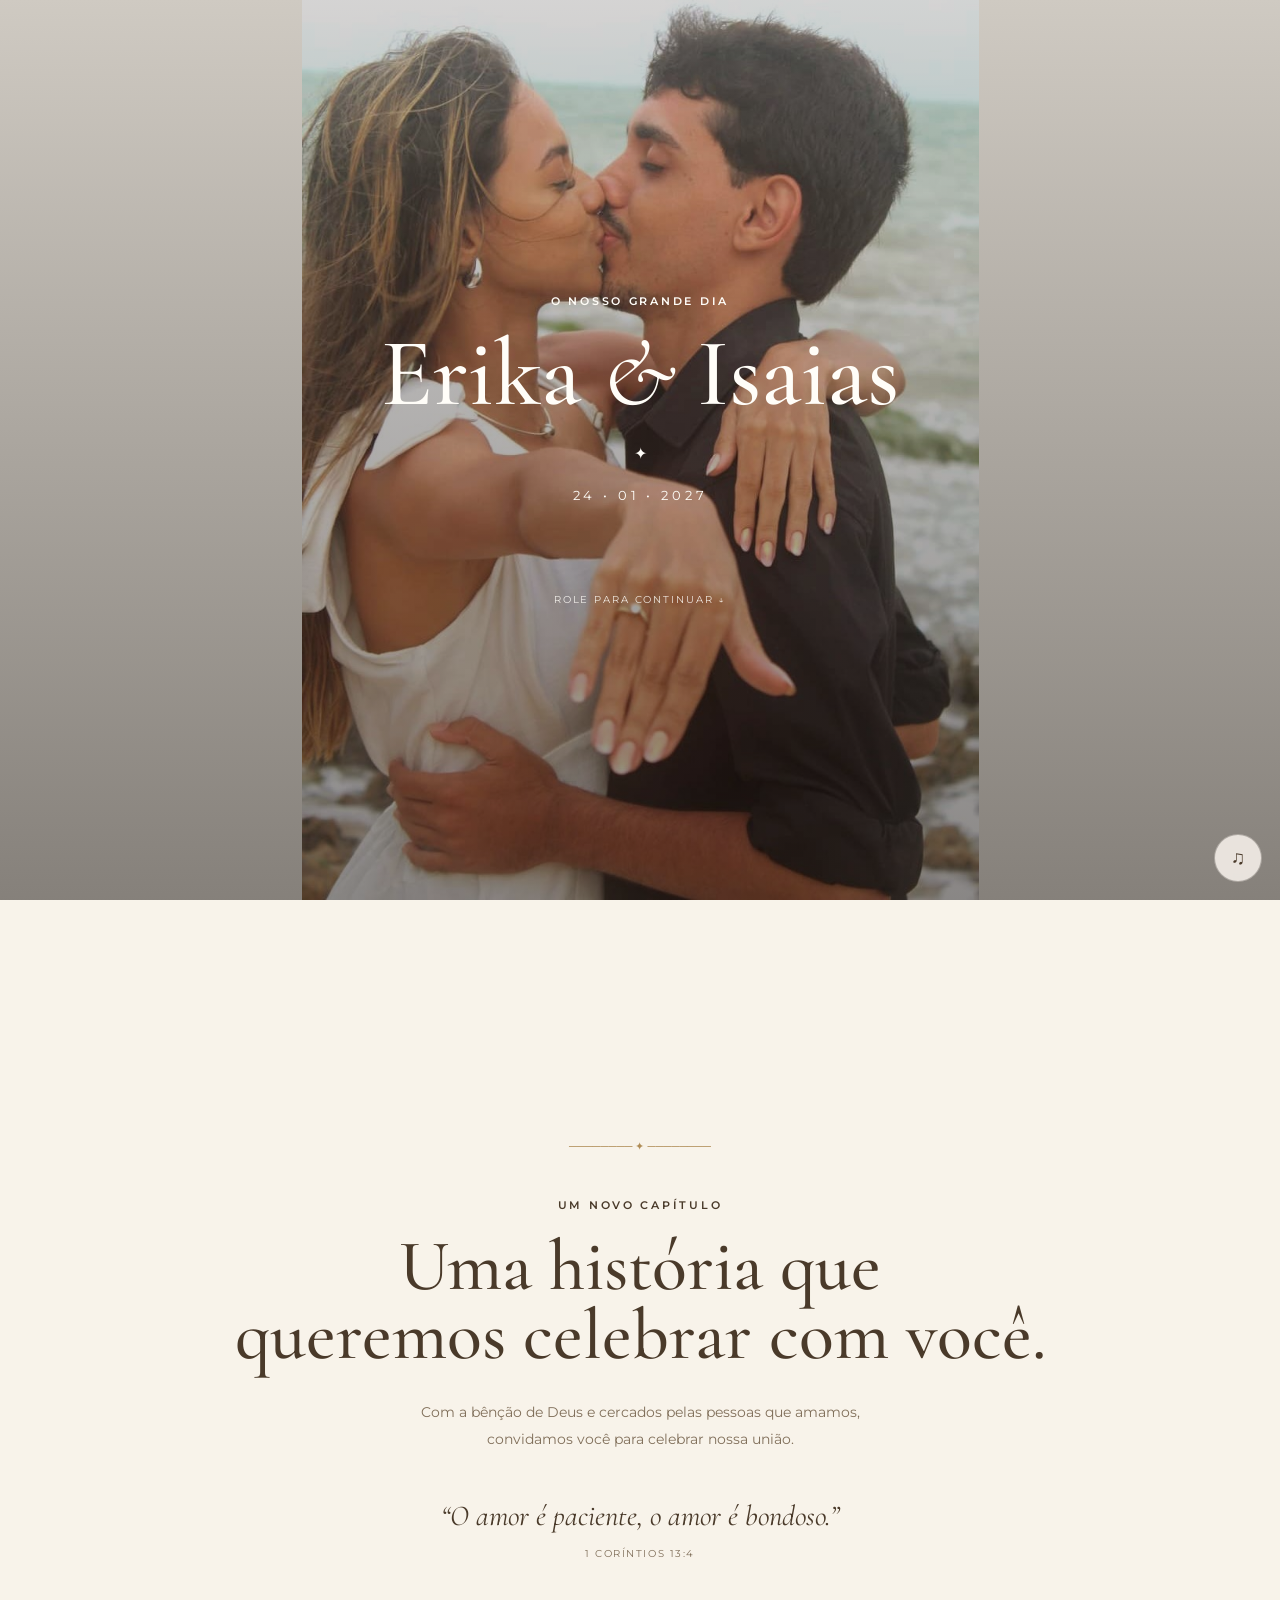
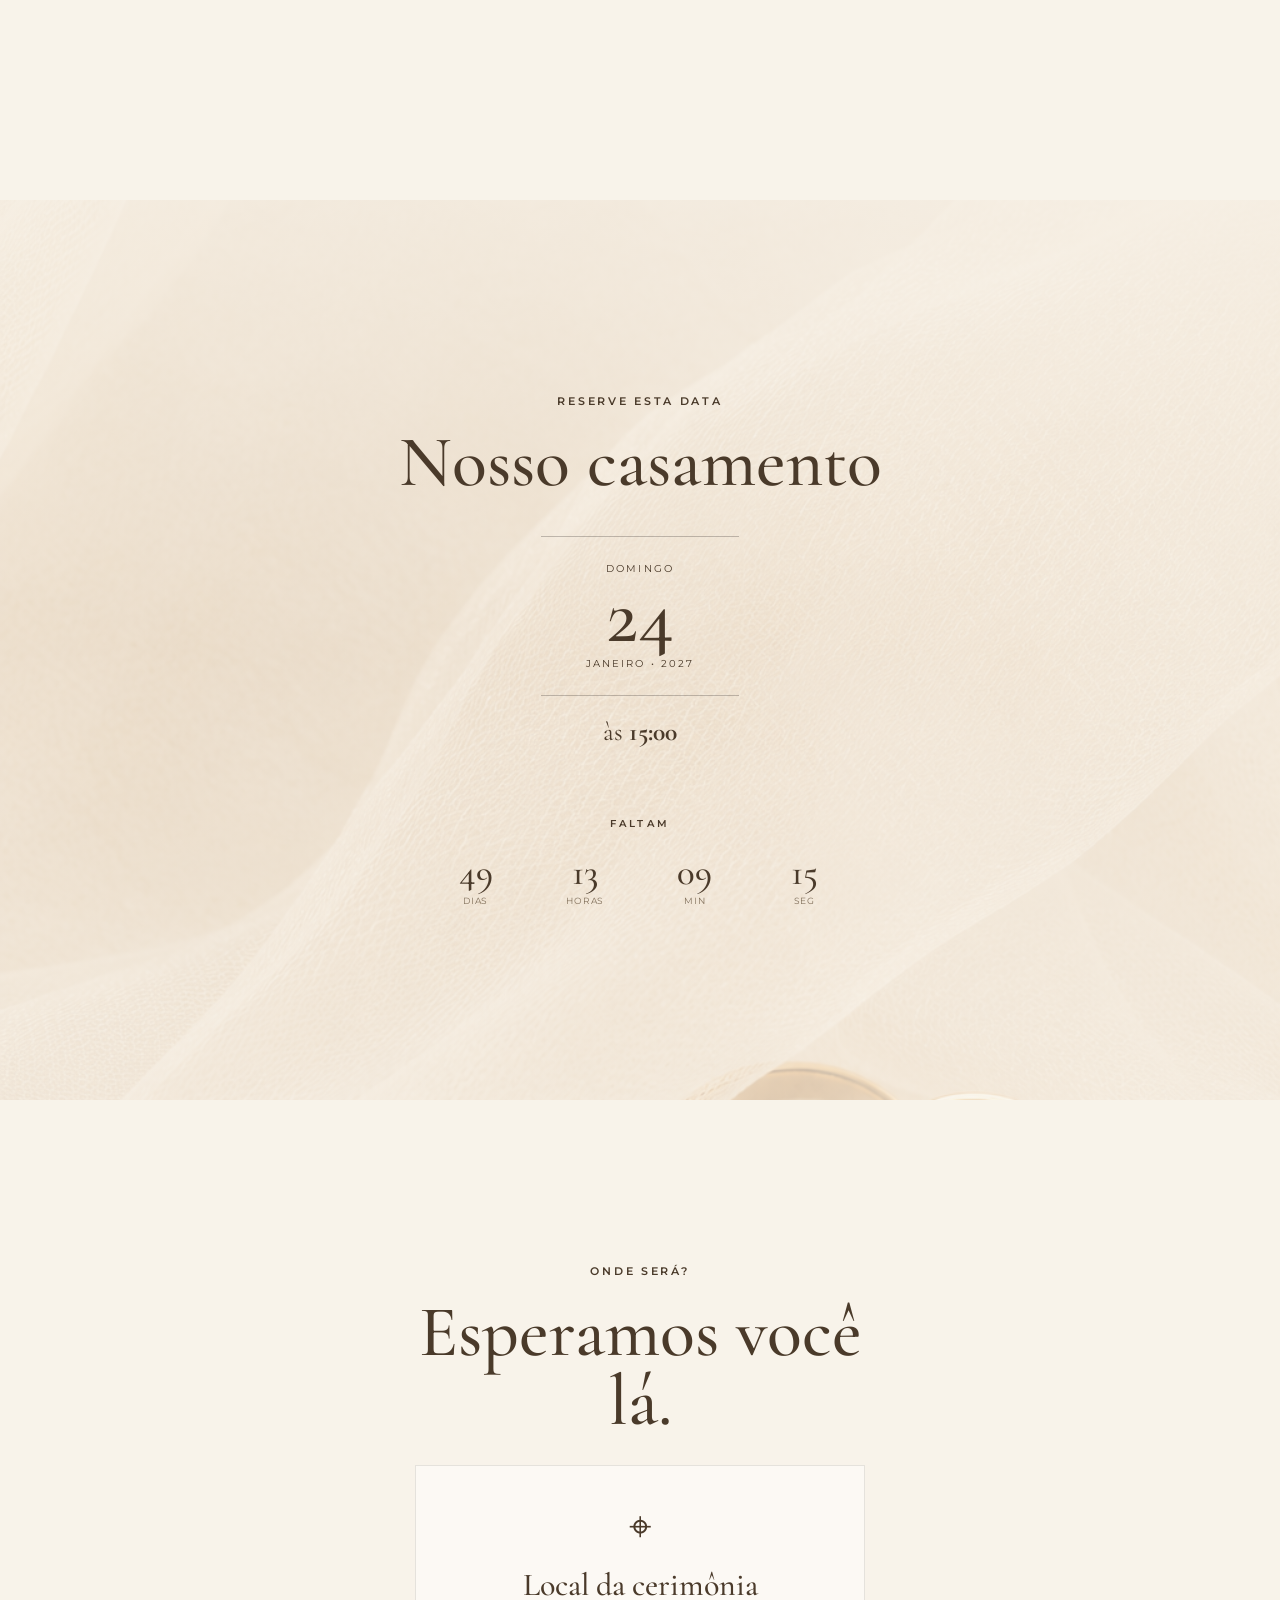
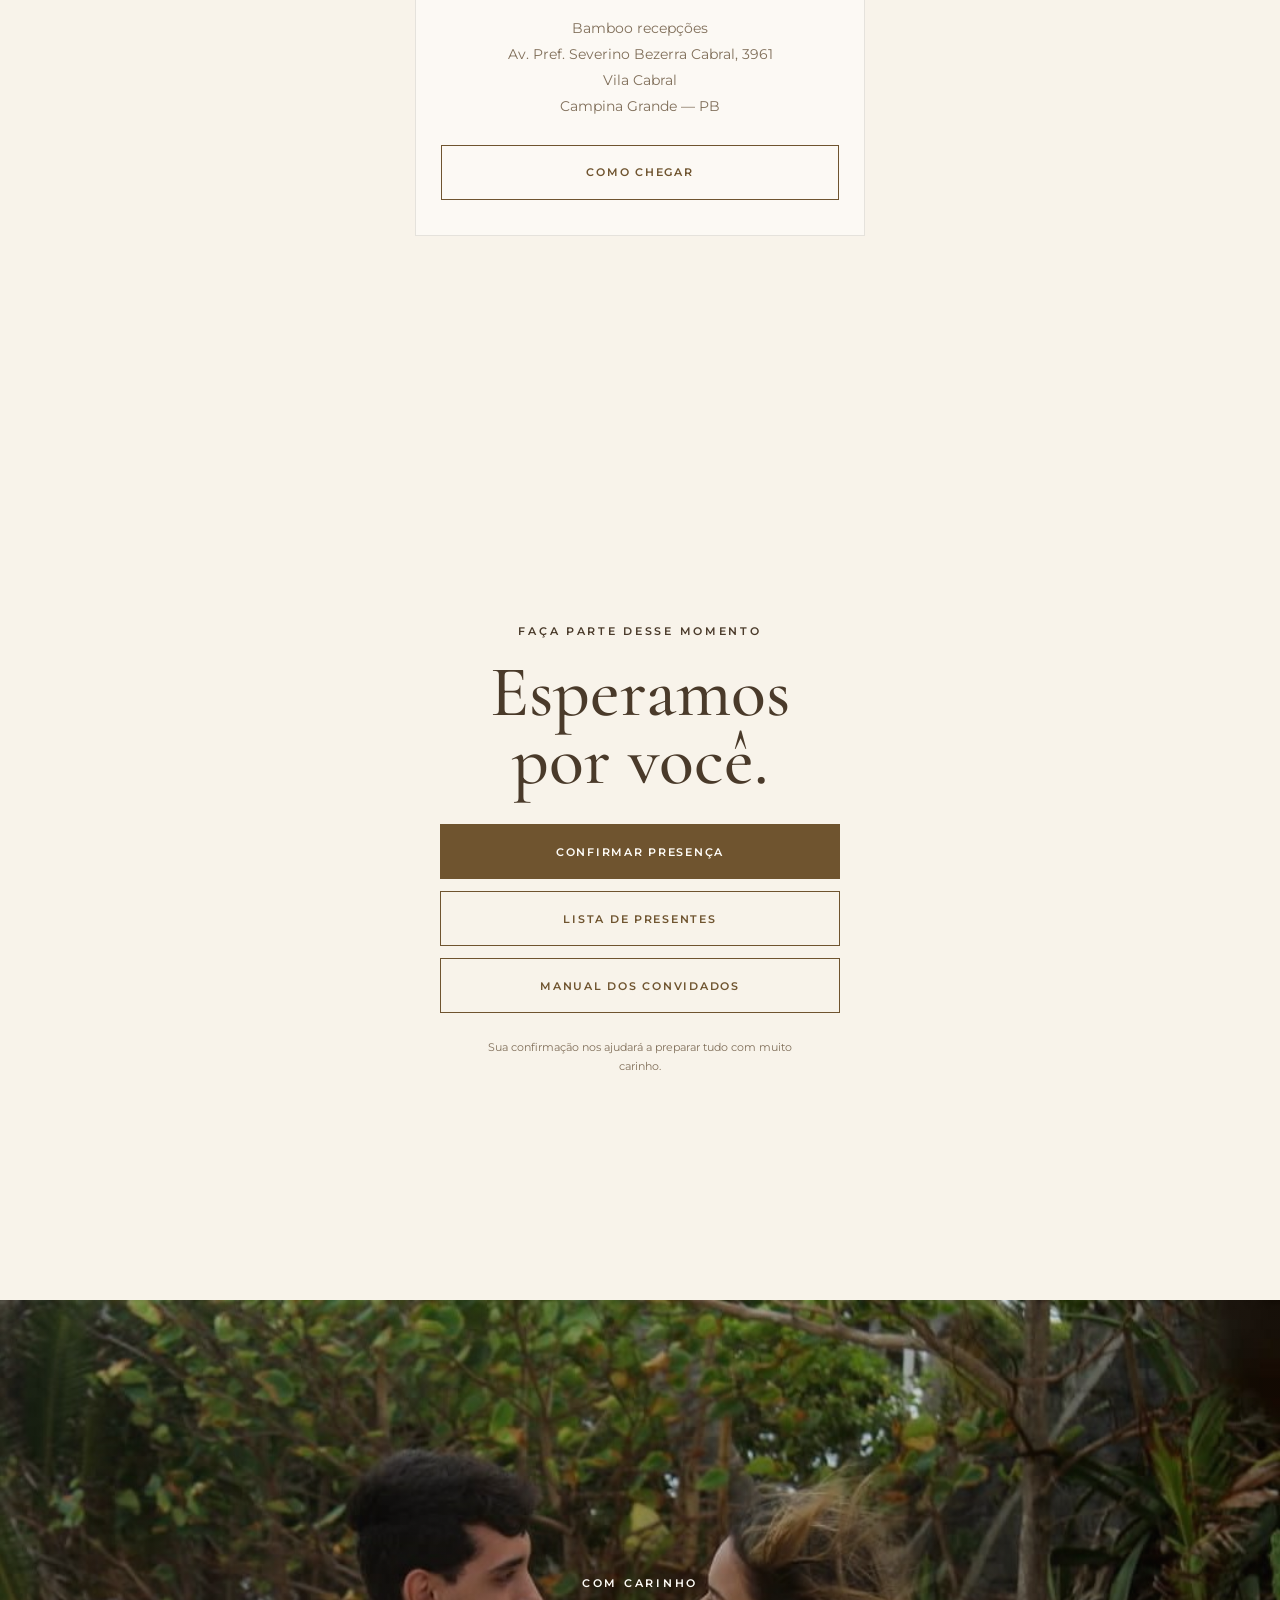
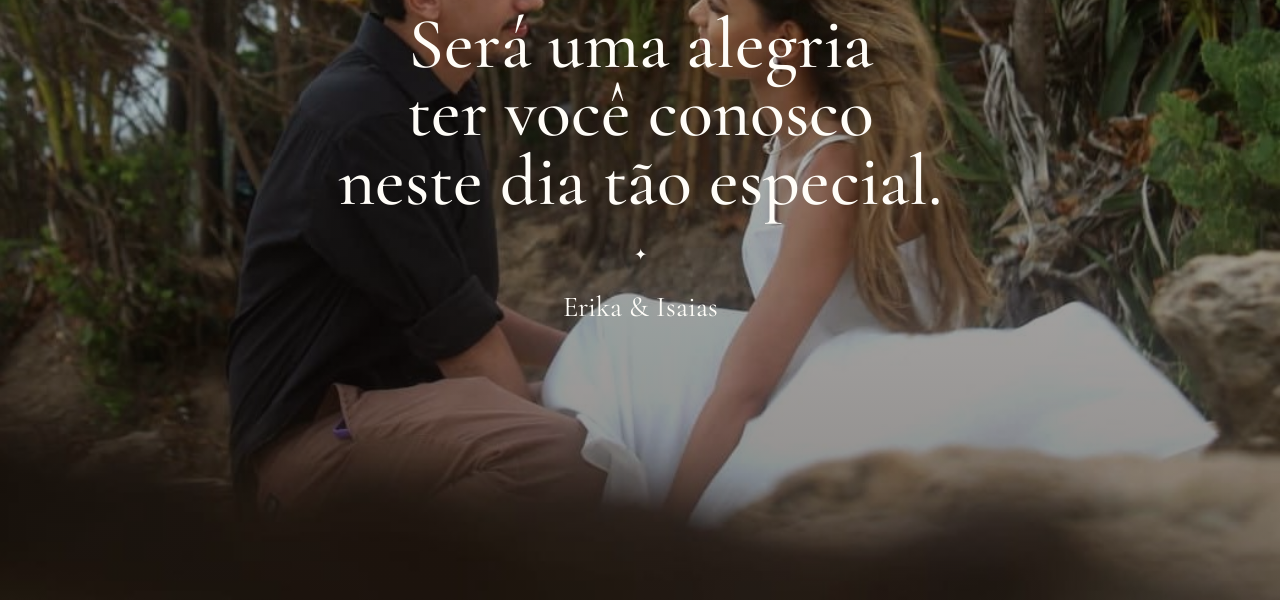
==== commit cf75206e: "Atualiza site do convite de casamento Atualiza o layout e a identidade visual das páginas, ajusta a " ====
--- a/index.html
+++ b/index.html
@@ -129,7 +129,7 @@
       <div class="closing-overlay"></div>
       <div class="closing-content reveal">
         <p class="eyebrow">Com carinho</p>
-        <h2>Mal podemos esperar<br>para viver esse dia<br>com você.</h2>
+        <h2>Será uma alegria <br>ter você conosco <br> neste dia tão especial.</h2>
         <div class="ornament">✦</div>
         <p>Erika & Isaias</p>
       </div>
--- a/style.css
+++ b/style.css
@@ -16,18 +16,15 @@
   --sans: "Montserrat", Arial, sans-serif;
 }
 
-
 * {
   box-sizing: border-box;
   margin: 0;
   padding: 0;
 }
 
-
 html {
   scroll-behavior: smooth;
 }
-
 
 body {
   background: var(--bg);
@@ -36,7 +33,6 @@
   overflow-x: hidden;
 }
 
-
 section {
   position: relative;
 }
@@ -120,7 +116,6 @@
   z-index: 2;
 
   color: var(--white);
-
   text-align: center;
 
   padding: 30px;
@@ -134,59 +129,45 @@
 .eyebrow {
   font-size: .68rem;
   font-weight: 600;
-
   letter-spacing: .25em;
-
   text-transform: uppercase;
 
   margin-bottom: 20px;
 }
-
 
 h1,
 h2 {
   font-family: var(--serif);
-
   font-weight: 500;
-
   line-height: .95;
 }
-
 
 h1 {
   font-size: clamp(4rem, 18vw, 6rem);
 }
-
 
 h1 span {
   font-style: italic;
   font-weight: 400;
 }
 
-
 h2 {
   font-size: clamp(2.8rem, 12vw, 4.5rem);
-
   margin-bottom: 30px;
 }
-
 
 .date-small {
   margin-top: 25px;
 
   font-size: .8rem;
-
   letter-spacing: .3em;
 }
-
 
 .scroll-hint {
   margin-top: 90px;
 
   font-size: .65rem;
-
   letter-spacing: .18em;
-
   text-transform: uppercase;
 
   opacity: .85;
@@ -202,18 +183,14 @@
   color: var(--accent);
 }
 
-
 .hero .ornament,
 .closing .ornament {
   margin: 25px 0;
-
   color: var(--white);
 }
-
 
 .ornament-line {
   font-size: .7rem;
-
   margin-bottom: 45px;
 }
 
@@ -228,10 +205,8 @@
   color: var(--muted);
 
   font-size: .9rem;
-
   line-height: 1.9;
 }
-
 
 blockquote {
   max-width: 450px;
@@ -239,14 +214,10 @@
   margin-top: 45px;
 
   font-family: var(--serif);
-
   font-size: 1.8rem;
-
   font-style: italic;
-
   line-height: 1.2;
 }
-
 
 blockquote cite {
   display: block;
@@ -254,13 +225,9 @@
   margin-top: 15px;
 
   font-family: var(--sans);
-
   font-size: .65rem;
-
   font-style: normal;
-
   letter-spacing: .15em;
-
   text-transform: uppercase;
 
   color: var(--muted);
@@ -272,47 +239,96 @@
    ============================== */
 
 .details {
+  position: relative;
+
   background: var(--bg-soft);
-}
-
+
+  overflow: hidden;
+
+  isolation: isolate;
+}
+
+
+/* ==============================
+   FUNDO DA CONTAGEM REGRESSIVA
+   ============================== */
+
+/*
+   A imagem fica atrás de todo o conteúdo
+   da seção de detalhes.
+*/
+
+.details::before {
+  content: "";
+
+  position: absolute;
+  inset: 0;
+
+  background-image: url("assets/countdown-bg.png");
+
+  background-size: cover;
+  background-position: center;
+  background-repeat: no-repeat;
+
+  z-index: -2;
+}
+
+
+/*
+   Camada translúcida para manter
+   os textos perfeitamente legíveis.
+*/
+
+.details::after {
+  content: "";
+
+  position: absolute;
+  inset: 0;
+
+  background: linear-gradient(
+    to bottom,
+    rgba(248, 243, 234, .82),
+    rgba(248, 243, 234, .60),
+    rgba(248, 243, 234, .72)
+  );
+
+  z-index: -1;
+}
+
+
+/* ==============================
+   DATA
+   ============================== */
 
 .date-card {
   border-top: 1px solid rgba(64, 58, 54, .3);
   border-bottom: 1px solid rgba(64, 58, 54, .3);
 
   padding: 25px 45px;
-
   margin: 10px 0 20px;
 
   display: flex;
-
   flex-direction: column;
 
   gap: 5px;
 }
-
 
 .date-card span {
   font-size: .65rem;
-
   letter-spacing: .2em;
 }
-
 
 .date-card strong {
   font-family: var(--serif);
 
   font-size: 5rem;
-
   font-weight: 500;
 
   line-height: .9;
 }
-
 
 .time {
   font-family: var(--serif);
-
   font-size: 1.6rem;
 }
 
@@ -323,20 +339,15 @@
 
 .countdown-title {
   margin-top: 70px;
-
   margin-bottom: 20px;
 
   font-size: .65rem;
-
   font-weight: 600;
-
   letter-spacing: .3em;
 }
-
 
 .countdown {
   width: 100%;
-
   max-width: 430px;
 
   display: grid;
@@ -345,31 +356,23 @@
 
   gap: 8px;
 }
-
 
 .countdown div {
   display: flex;
-
   flex-direction: column;
-
   align-items: center;
 }
-
 
 .countdown strong {
   font-family: var(--serif);
 
   font-size: 2.3rem;
-
   font-weight: 500;
 }
-
 
 .countdown span {
   font-size: .55rem;
-
   letter-spacing: .08em;
-
   text-transform: uppercase;
 
   color: var(--muted);
@@ -382,7 +385,6 @@
 
 .location-card {
   width: 100%;
-
   max-width: 450px;
 
   padding: 35px 25px;
@@ -391,31 +393,25 @@
 
   border: 1px solid rgba(64, 58, 54, .12);
 }
-
 
 .location-icon {
   font-size: 2.5rem;
-
   margin-bottom: 15px;
 }
-
 
 .location-card h3 {
   font-family: var(--serif);
 
   font-size: 2rem;
-
   font-weight: 500;
 
   margin-bottom: 12px;
 }
-
 
 .location-card p {
   color: var(--muted);
 
   font-size: .9rem;
-
   line-height: 1.8;
 
   margin-bottom: 25px;
@@ -428,42 +424,33 @@
 
 .buttons {
   width: 100%;
-
   max-width: 400px;
 
   display: flex;
-
   flex-direction: column;
 
   gap: 12px;
 }
-
 
 .button {
   width: 100%;
-
   min-height: 55px;
 
   padding: 18px 20px;
 
   display: flex;
-
   align-items: center;
-
   justify-content: center;
 
   text-decoration: none;
 
   background: var(--dark);
-
   color: var(--white);
 
   border: 1px solid var(--dark);
 
   font-size: .68rem;
-
   font-weight: 600;
-
   letter-spacing: .16em;
 
   transition:
@@ -471,17 +458,13 @@
     opacity .2s;
 }
 
-
 .button-outline {
   background: transparent;
-
   color: var(--dark);
 }
-
 
 .button:hover {
   transform: translateY(-2px);
-
   opacity: .9;
 }
 
@@ -498,7 +481,6 @@
   color: var(--muted);
 
   font-size: .70rem;
-
   line-height: 1.7;
 }
 
@@ -511,10 +493,8 @@
   font-size: clamp(2.8rem, 11vw, 4.5rem);
 }
 
-
 .closing-content > p:last-child {
   font-family: var(--serif);
-
   font-size: 1.8rem;
 }
 
@@ -529,15 +509,12 @@
   z-index: 100;
 
   right: 18px;
-
   bottom: 18px;
 
   width: 48px;
-
   height: 48px;
 
   border: 1px solid rgba(64, 58, 54, .35);
-
   border-radius: 50%;
 
   background: rgba(246, 241, 235, .88);
@@ -550,7 +527,6 @@
 
   font-size: 1.2rem;
 }
-
 
 .music-button.playing {
   animation: pulse 1.5s infinite;
@@ -571,10 +547,8 @@
     transform 1s ease;
 }
 
-
 .reveal.visible {
   opacity: 1;
-
   transform: translateY(0);
 }
 
@@ -584,11 +558,9 @@
    ============================== */
 
 @keyframes pulse {
-
   50% {
     transform: scale(1.08);
   }
-
 }
 
 
@@ -616,7 +588,6 @@
     min-height: 100svh;
 
     background-size: cover;
-
     background-position: center center;
   }
 
@@ -642,9 +613,7 @@
     background-color: var(--bg);
 
     background-size: auto 100%;
-
     background-position: center center;
-
     background-repeat: no-repeat;
   }
 
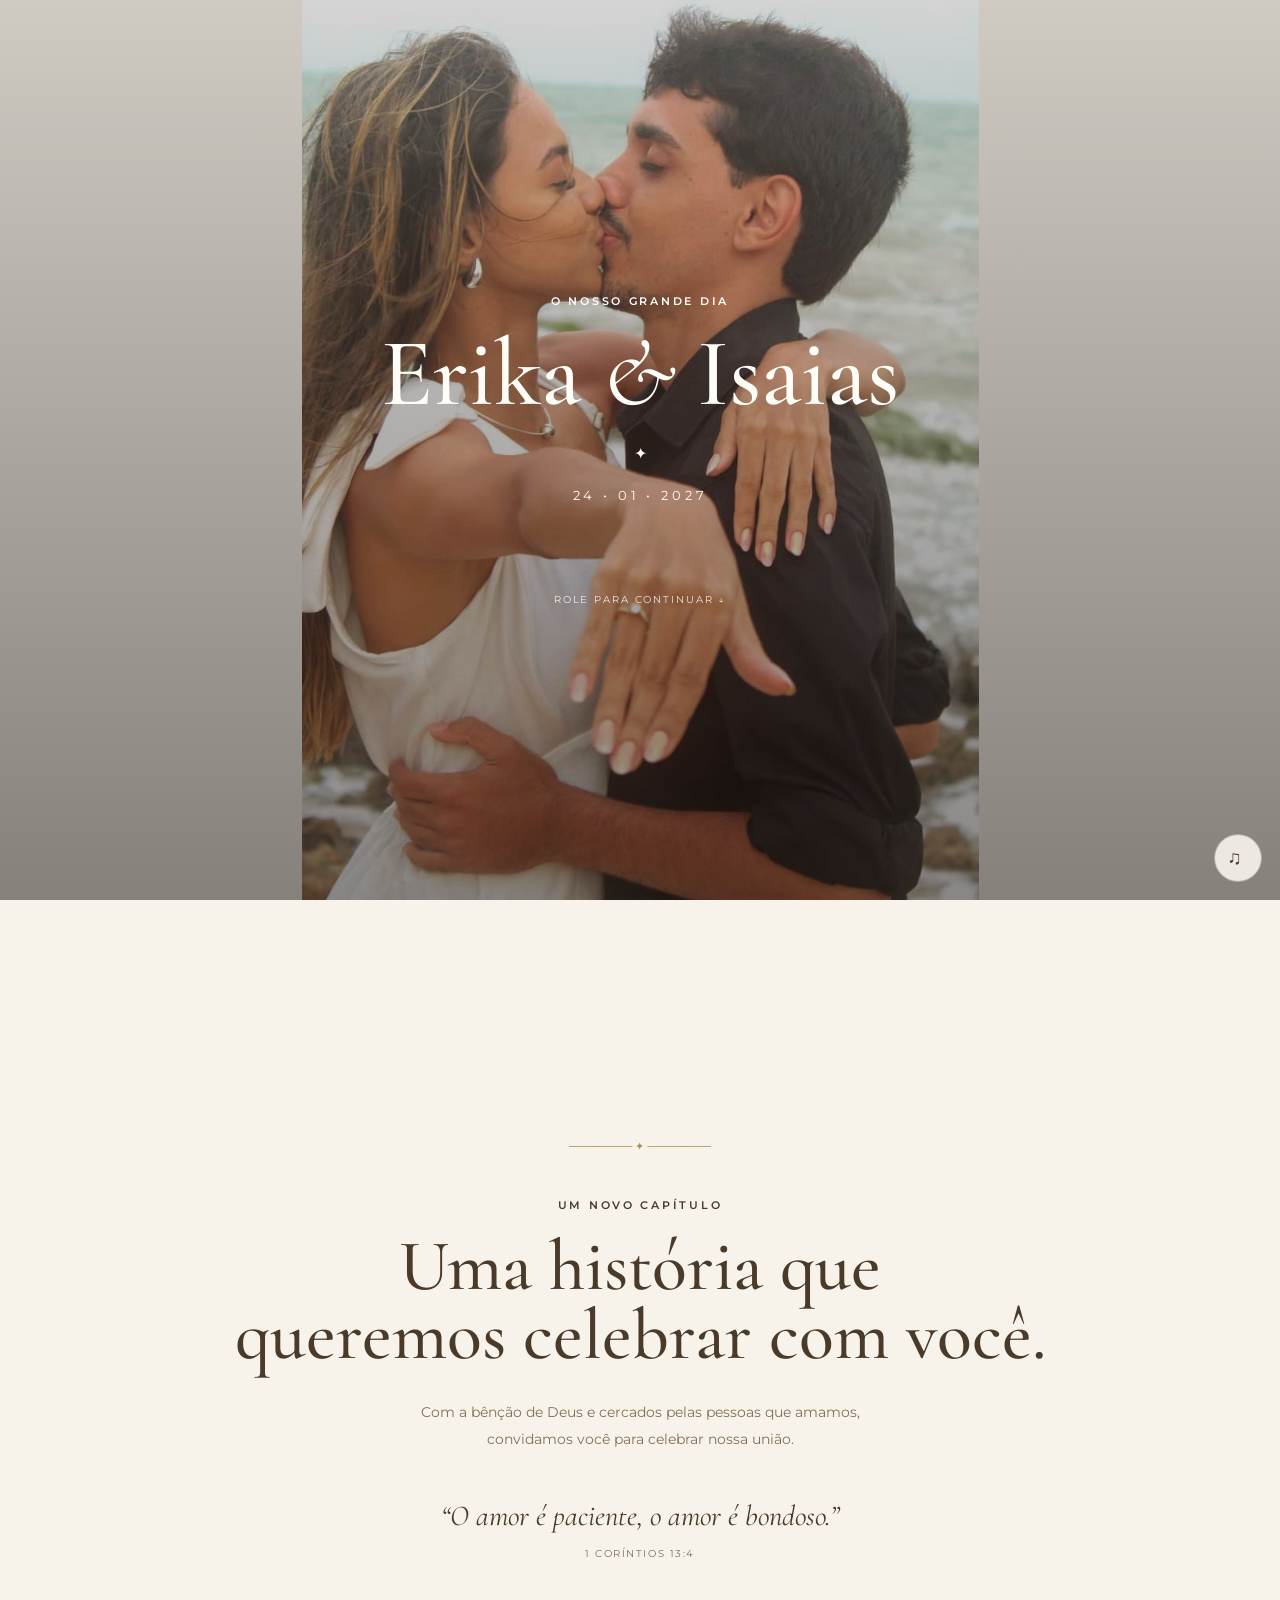
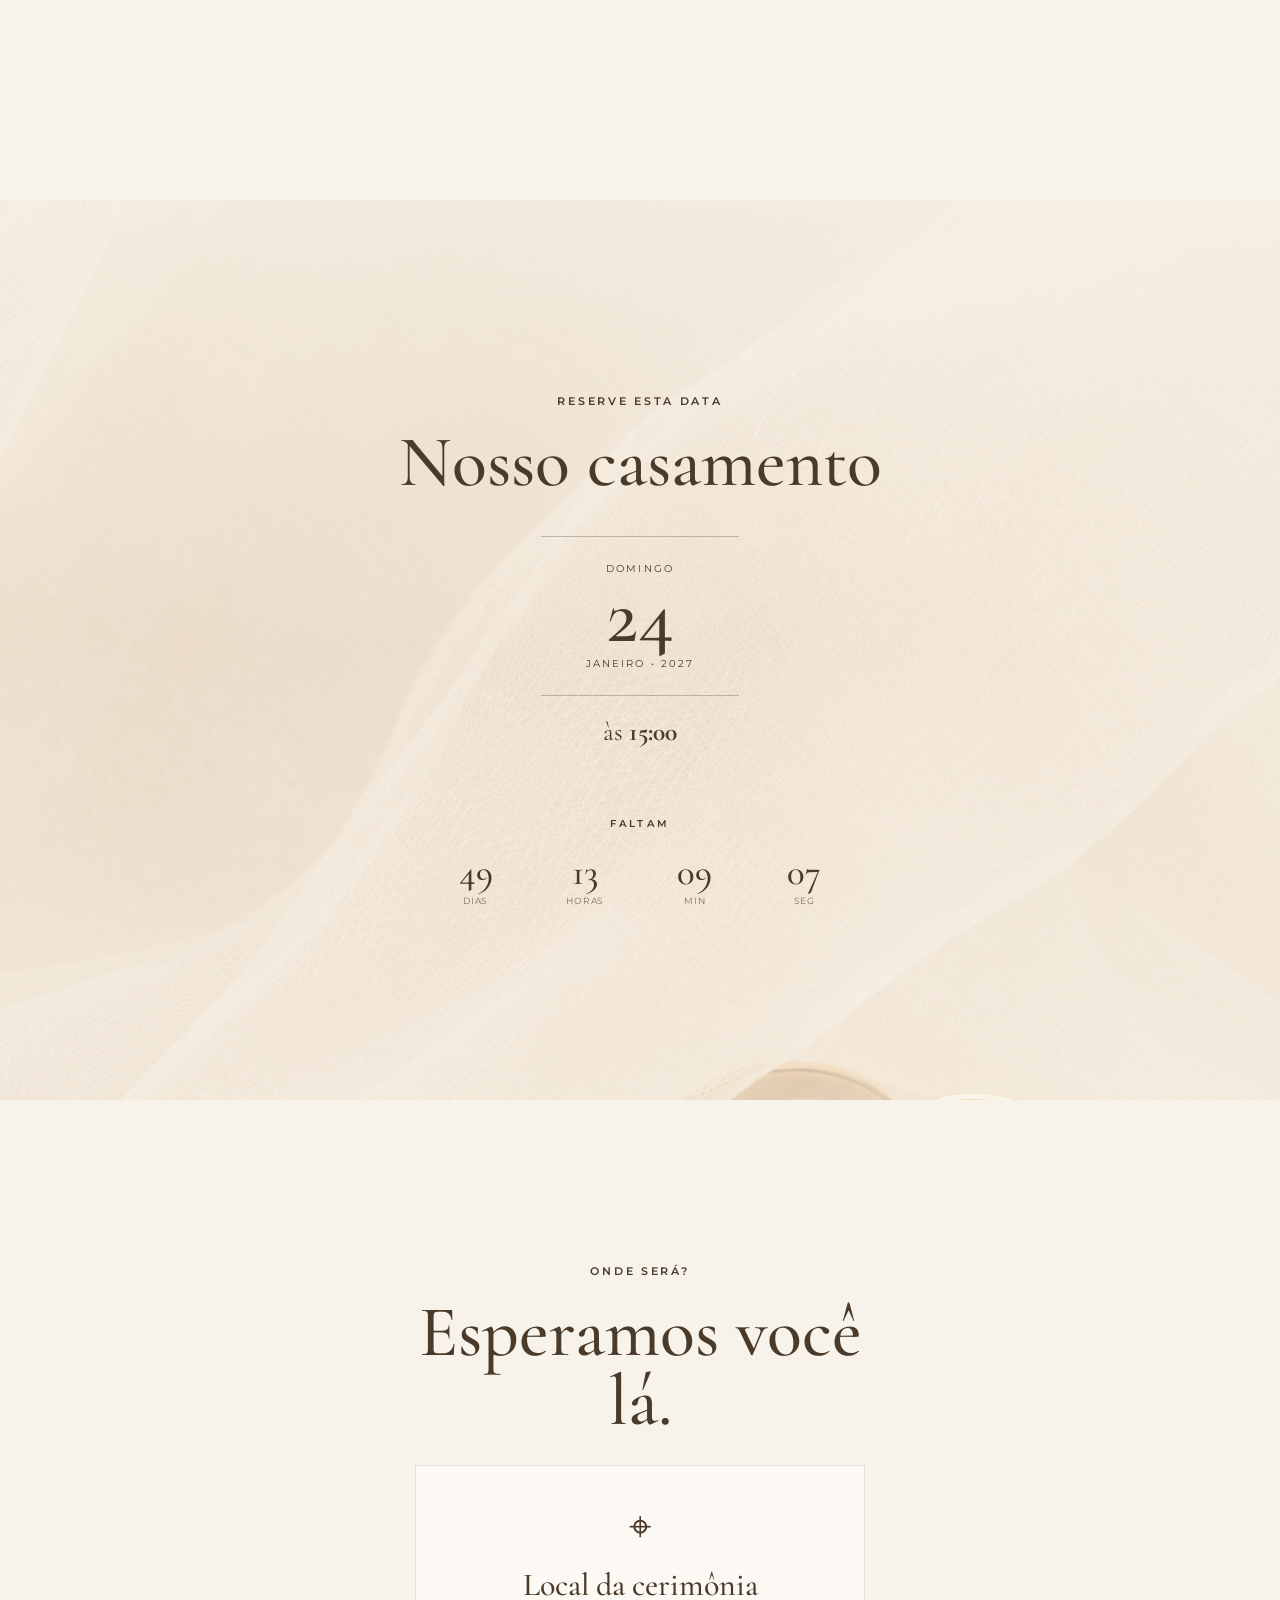
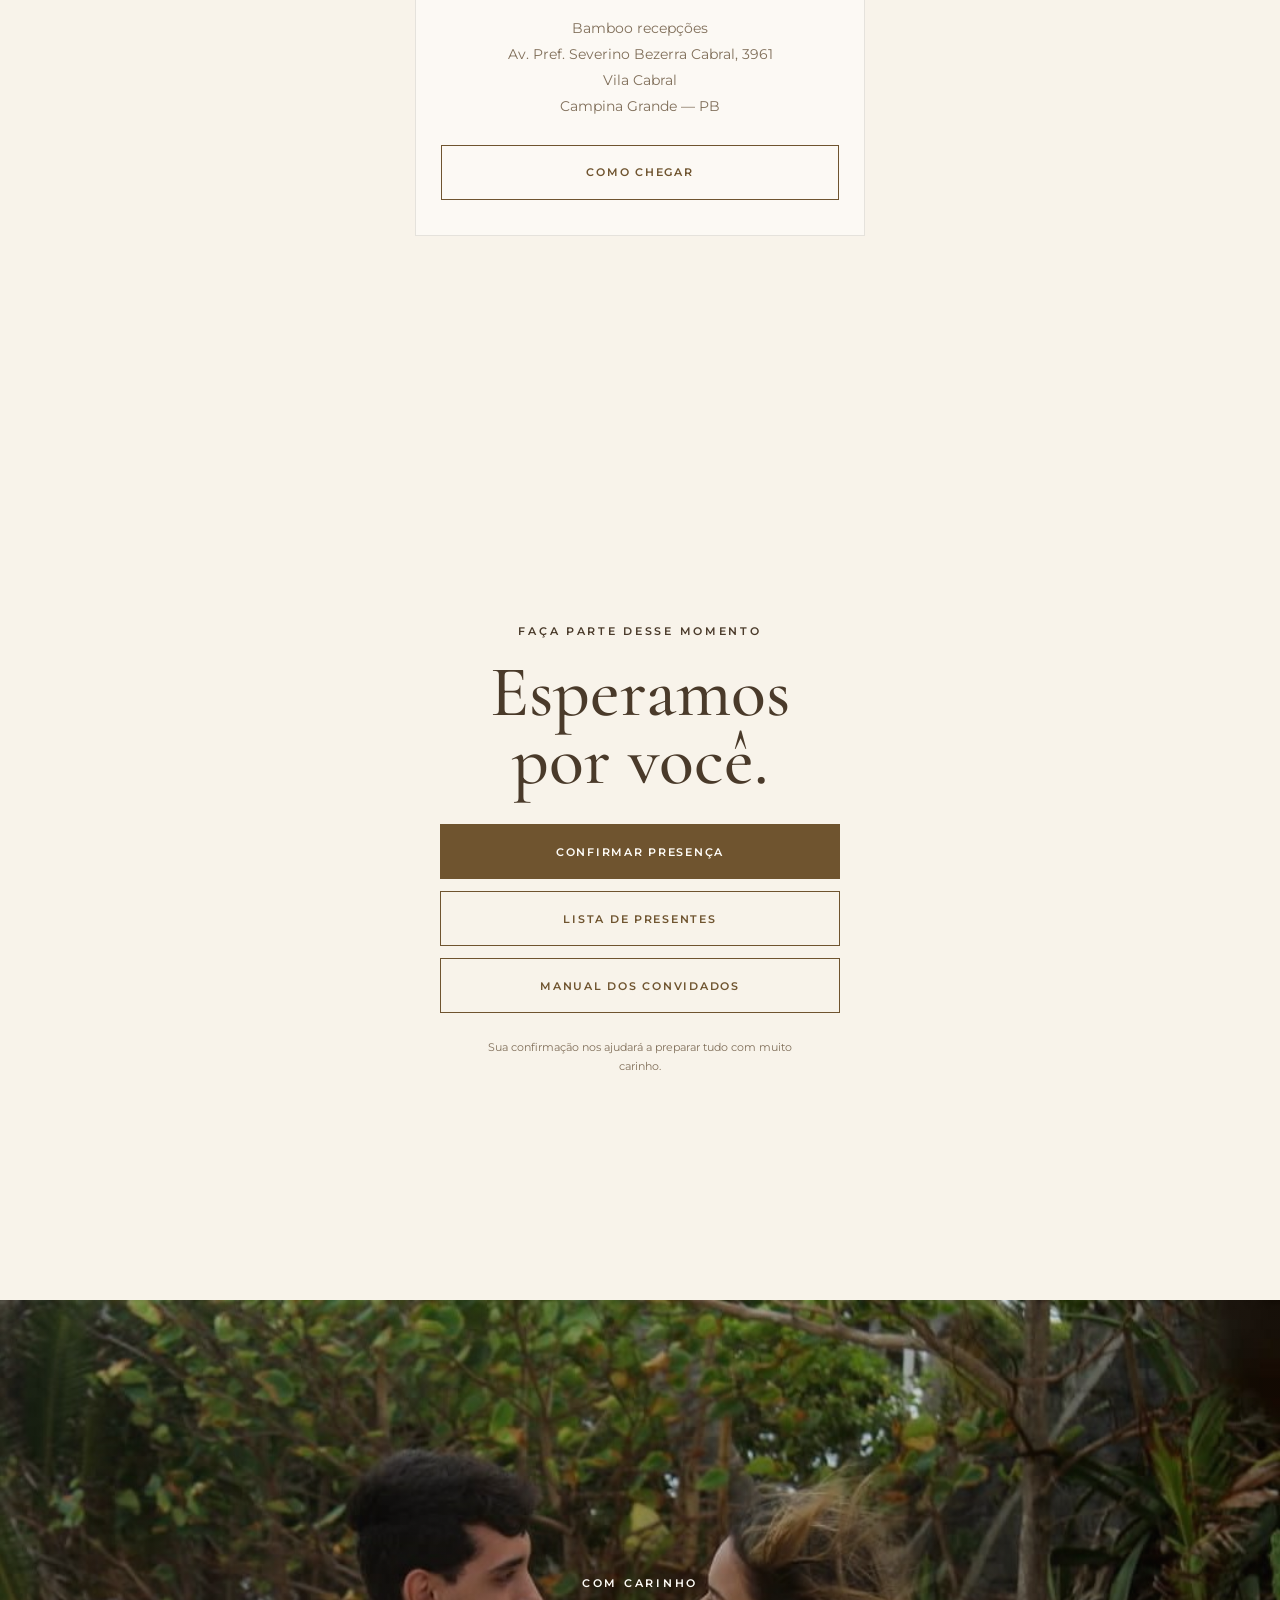
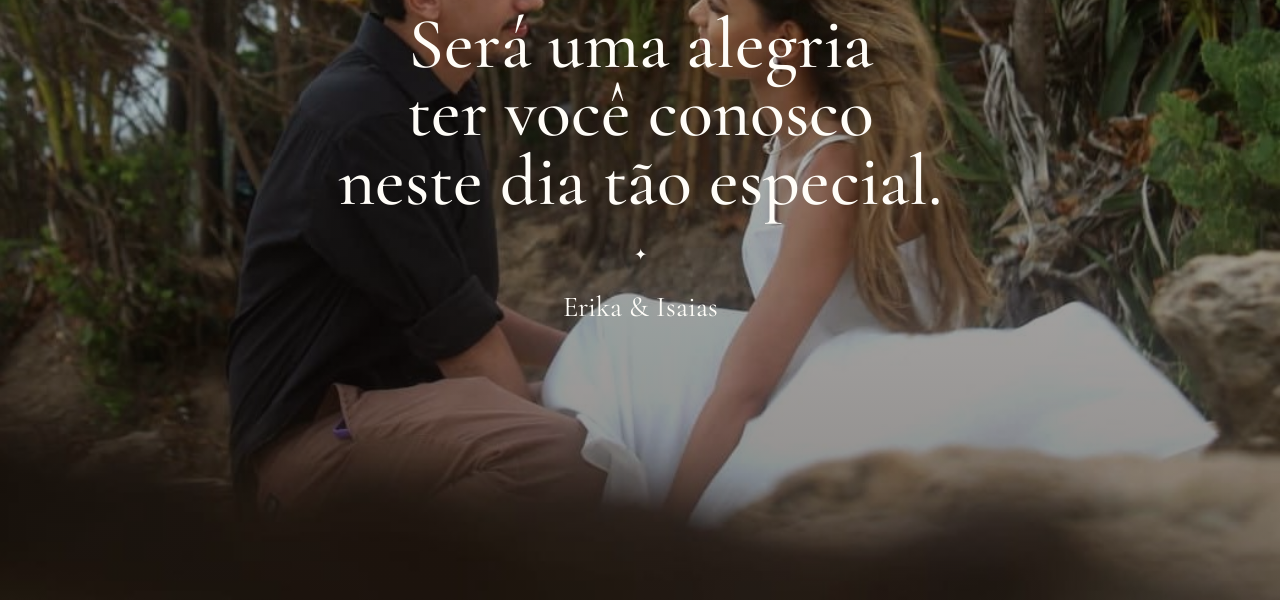
==== commit 846a1d22: "Adiciona animação em botão de musica e troca foto de presente 2" ====
--- a/index.html
+++ b/index.html
@@ -1,47 +1,141 @@
 <!DOCTYPE html>
 <html lang="pt-BR">
+
 <head>
+
   <meta charset="UTF-8">
-  <meta name="viewport" content="width=device-width, initial-scale=1.0">
-  <meta name="theme-color" content="#f6f1eb">
+
+  <meta
+    name="viewport"
+    content="width=device-width, initial-scale=1.0"
+  >
+
+  <meta
+    name="theme-color"
+    content="#f6f1eb"
+  >
+
   <title>Erika & Isaias | Nosso Casamento</title>
-  <link rel="preconnect" href="https://fonts.googleapis.com">
-  <link rel="preconnect" href="https://fonts.gstatic.com" crossorigin>
-  <link href="https://fonts.googleapis.com/css2?family=Cormorant+Garamond:wght@400;500;600;700&family=Montserrat:wght@400;500;600&display=swap" rel="stylesheet">
-  <link rel="stylesheet" href="style.css">
+
+  <link
+    rel="preconnect"
+    href="https://fonts.googleapis.com"
+  >
+
+  <link
+    rel="preconnect"
+    href="https://fonts.gstatic.com"
+    crossorigin
+  >
+
+  <link
+    href="https://fonts.googleapis.com/css2?family=Cormorant+Garamond:wght@400;500;600;700&family=Montserrat:wght@400;500;600&display=swap"
+    rel="stylesheet"
+  >
+
+  <link
+    rel="stylesheet"
+    href="style.css"
+  >
+
 </head>
+
+
 <body>
 
-  <!-- Música: coloque seu arquivo em assets/music.mp3 -->
-  <audio id="weddingMusic" loop preload="metadata">
-    <source src="assets/music.mp3" type="audio/mpeg">
+  <!-- ==============================
+       MÚSICA
+       ============================== -->
+
+  <audio
+    id="weddingMusic"
+    loop
+    preload="metadata"
+  >
+    <source
+      src="assets/music.mp3"
+      type="audio/mpeg"
+    >
   </audio>
 
-  <button class="music-button" id="musicButton" aria-label="Tocar música">
-    <span id="musicIcon">♫</span>
+
+  <!-- ==============================
+       BOTÃO DE MÚSICA
+       ============================== -->
+
+  <button
+    class="music-button"
+    id="musicButton"
+    aria-label="Tocar música"
+  >
+
+    <span id="musicIcon">
+      ♫
+    </span>
+
+    <span class="music-text">
+      Clique aqui para ouvir nossa música
+    </span>
+
   </button>
 
+
   <main>
 
-    <!-- 1. ABERTURA -->
+
+    <!-- ==============================
+         1. ABERTURA
+         ============================== -->
+
     <section class="hero">
+
       <div class="hero-overlay"></div>
+
       <div class="hero-content reveal">
-        <p class="eyebrow">O nosso grande dia</p>
-        <h1>Erika <span> & </span> Isaias</h1>
-        <div class="ornament">✦</div>
-        <p class="date-small">24 • 01 • 2027</p>
-        <p class="scroll-hint">Role para continuar ↓</p>
-      </div>
-    </section>
-
-    <!-- 2. MENSAGEM -->
+
+        <p class="eyebrow">
+          O nosso grande dia
+        </p>
+
+        <h1>
+          Erika <span>&</span> Isaias
+        </h1>
+
+        <div class="ornament">
+          ✦
+        </div>
+
+        <p class="date-small">
+          24 • 01 • 2027
+        </p>
+
+        <p class="scroll-hint">
+          Role para continuar ↓
+        </p>
+
+      </div>
+
+    </section>
+
+
+    <!-- ==============================
+         2. MENSAGEM
+         ============================== -->
+
     <section class="message section">
-      <div class="ornament-line">──────── ✦ ────────</div>
-
-      <p class="eyebrow">Um novo capítulo</p>
-
-      <h2>Uma história que<br>queremos celebrar com você.</h2>
+
+      <div class="ornament-line">
+        ──────── ✦ ────────
+      </div>
+
+      <p class="eyebrow">
+        Um novo capítulo
+      </p>
+
+      <h2>
+        Uma história que<br>
+        queremos celebrar com você.
+      </h2>
 
       <p class="body-text">
         Com a bênção de Deus e cercados pelas pessoas que amamos,
@@ -49,94 +143,222 @@
       </p>
 
       <blockquote>
+
         “O amor é paciente, o amor é bondoso.”
-        <cite>1 Coríntios 13:4</cite>
+
+        <cite>
+          1 Coríntios 13:4
+        </cite>
+
       </blockquote>
-    </section>
-
-    <!-- 3. DATA + CONTAGEM -->
+
+    </section>
+
+
+    <!-- ==============================
+         3. DATA + CONTAGEM
+         ============================== -->
+
     <section class="details section">
-      <p class="eyebrow">Reserve esta data</p>
-
-      <h2>Nosso casamento</h2>
+
+      <p class="eyebrow">
+        Reserve esta data
+      </p>
+
+      <h2>
+        Nosso casamento
+      </h2>
 
       <div class="date-card">
-        <span>DOMINGO</span>
-        <strong>24</strong>
-        <span>JANEIRO • 2027</span>
-      </div>
-
-      <p class="time">às <strong>15:00</strong></p>
-
-      <div class="countdown-title">FALTAM</div>
-
-      <div class="countdown" id="countdown">
-        <div><strong id="days">00</strong><span>dias</span></div>
-        <div><strong id="hours">00</strong><span>horas</span></div>
-        <div><strong id="minutes">00</strong><span>min</span></div>
-        <div><strong id="seconds">00</strong><span>seg</span></div>
-      </div>
-    </section>
-
-    <!-- 4. LOCAL -->
+
+        <span>
+          DOMINGO
+        </span>
+
+        <strong>
+          24
+        </strong>
+
+        <span>
+          JANEIRO • 2027
+        </span>
+
+      </div>
+
+      <p class="time">
+        às <strong>15:00</strong>
+      </p>
+
+      <div class="countdown-title">
+        FALTAM
+      </div>
+
+      <div
+        class="countdown"
+        id="countdown"
+      >
+
+        <div>
+          <strong id="days">00</strong>
+          <span>dias</span>
+        </div>
+
+        <div>
+          <strong id="hours">00</strong>
+          <span>horas</span>
+        </div>
+
+        <div>
+          <strong id="minutes">00</strong>
+          <span>min</span>
+        </div>
+
+        <div>
+          <strong id="seconds">00</strong>
+          <span>seg</span>
+        </div>
+
+      </div>
+
+    </section>
+
+
+    <!-- ==============================
+         4. LOCAL
+         ============================== -->
+
     <section class="location section">
-      <p class="eyebrow">Onde será?</p>
-      <h2>Esperamos você<br>lá.</h2>
+
+      <p class="eyebrow">
+        Onde será?
+      </p>
+
+      <h2>
+        Esperamos você<br>
+        lá.
+      </h2>
 
       <div class="location-card">
-        <div class="location-icon">⌖</div>
-        <h3>Local da cerimônia</h3>
+
+        <div class="location-icon">
+          ⌖
+        </div>
+
+        <h3>
+          Local da cerimônia
+        </h3>
+
         <p>
           Bamboo recepções<br>
-          Av. Pref. Severino Bezerra Cabral, 3961 <br>  Vila Cabral<br>
+          Av. Pref. Severino Bezerra Cabral, 3961<br>
+          Vila Cabral<br>
           Campina Grande — PB
         </p>
-        <a class="button button-outline"
-           href="https://maps.app.goo.gl/mCFK1LQAPghhnXLQ6"
-           target="_blank"
-           rel="noopener">
+
+        <a
+          class="button button-outline"
+          href="https://maps.app.goo.gl/mCFK1LQAPghhnXLQ6"
+          target="_blank"
+          rel="noopener"
+        >
           COMO CHEGAR
         </a>
-      </div>
-    </section>
-
-    <!-- 5. AÇÕES -->
+
+      </div>
+
+    </section>
+
+
+    <!-- ==============================
+         5. AÇÕES
+         ============================== -->
+
     <section class="actions section">
-      <p class="eyebrow">Faça parte desse momento</p>
-      <h2>Esperamos<br>por você.</h2>
+
+      <p class="eyebrow">
+        Faça parte desse momento
+      </p>
+
+      <h2>
+        Esperamos<br>
+        por você.
+      </h2>
 
       <div class="buttons">
-        <a class="button" href="https://docs.google.com/forms/d/e/1FAIpQLSdFtFYezLOGTJmAFhmQpZX4OYwaTu7vbdn7bB1lo8fECZkR2w/viewform?usp=publish-editor" target="_blank" rel="noopener">
+
+        <a
+          class="button"
+          href="https://docs.google.com/forms/d/e/1FAIpQLSdFtFYezLOGTJmAFhmQpZX4OYwaTu7vbdn7bB1lo8fECZkR2w/viewform?usp=publish-editor"
+          target="_blank"
+          rel="noopener"
+        >
           CONFIRMAR PRESENÇA
         </a>
 
-        <a class="button button-outline" href="presentes.html" >
+
+        <a
+          class="button button-outline"
+          href="presentes.html"
+        >
           LISTA DE PRESENTES
         </a>
 
-        <a class="button button-outline" href="manual.html" id="giftButton">
+
+        <a
+          class="button button-outline"
+          href="manual.html"
+          id="giftButton"
+        >
           MANUAL DOS CONVIDADOS
         </a>
+
       </div>
 
       <p class="small-note">
         Sua confirmação nos ajudará a preparar tudo com muito carinho.
       </p>
-    </section>
-
-    <!-- 6. ENCERRAMENTO / SEGUNDA FOTO -->
+
+    </section>
+
+
+    <!-- ==============================
+         6. ENCERRAMENTO / SEGUNDA FOTO
+         ============================== -->
+
     <section class="closing">
+
       <div class="closing-overlay"></div>
+
       <div class="closing-content reveal">
-        <p class="eyebrow">Com carinho</p>
-        <h2>Será uma alegria <br>ter você conosco <br> neste dia tão especial.</h2>
-        <div class="ornament">✦</div>
-        <p>Erika & Isaias</p>
-      </div>
-    </section>
+
+        <p class="eyebrow">
+          Com carinho
+        </p>
+
+        <h2>
+          Será uma alegria <br>
+          ter você conosco <br>
+          neste dia tão especial.
+        </h2>
+
+        <div class="ornament">
+          ✦
+        </div>
+
+        <p>
+          Erika & Isaias
+        </p>
+
+      </div>
+
+    </section>
+
 
   </main>
 
+
   <script src="script.js"></script>
+
 </body>
-</html>
+
+</html>
--- a/style.css
+++ b/style.css
@@ -16,15 +16,18 @@
   --sans: "Montserrat", Arial, sans-serif;
 }
 
+
 * {
   box-sizing: border-box;
   margin: 0;
   padding: 0;
 }
 
+
 html {
   scroll-behavior: smooth;
 }
+
 
 body {
   background: var(--bg);
@@ -33,6 +36,7 @@
   overflow-x: hidden;
 }
 
+
 section {
   position: relative;
 }
@@ -116,6 +120,7 @@
   z-index: 2;
 
   color: var(--white);
+
   text-align: center;
 
   padding: 30px;
@@ -135,6 +140,7 @@
   margin-bottom: 20px;
 }
 
+
 h1,
 h2 {
   font-family: var(--serif);
@@ -142,26 +148,31 @@
   line-height: .95;
 }
 
+
 h1 {
   font-size: clamp(4rem, 18vw, 6rem);
 }
+
 
 h1 span {
   font-style: italic;
   font-weight: 400;
 }
 
+
 h2 {
   font-size: clamp(2.8rem, 12vw, 4.5rem);
   margin-bottom: 30px;
 }
 
+
 .date-small {
   margin-top: 25px;
 
   font-size: .8rem;
   letter-spacing: .3em;
 }
+
 
 .scroll-hint {
   margin-top: 90px;
@@ -182,6 +193,7 @@
 .ornament-line {
   color: var(--accent);
 }
+
 
 .hero .ornament,
 .closing .ornament {
@@ -189,6 +201,7 @@
   color: var(--white);
 }
 
+
 .ornament-line {
   font-size: .7rem;
   margin-bottom: 45px;
@@ -207,6 +220,7 @@
   font-size: .9rem;
   line-height: 1.9;
 }
+
 
 blockquote {
   max-width: 450px;
@@ -219,6 +233,7 @@
   line-height: 1.2;
 }
 
+
 blockquote cite {
   display: block;
 
@@ -227,6 +242,7 @@
   font-family: var(--sans);
   font-size: .65rem;
   font-style: normal;
+
   letter-spacing: .15em;
   text-transform: uppercase;
 
@@ -252,11 +268,6 @@
 /* ==============================
    FUNDO DA CONTAGEM REGRESSIVA
    ============================== */
-
-/*
-   A imagem fica atrás de todo o conteúdo
-   da seção de detalhes.
-*/
 
 .details::before {
   content: "";
@@ -273,11 +284,6 @@
   z-index: -2;
 }
 
-
-/*
-   Camada translúcida para manter
-   os textos perfeitamente legíveis.
-*/
 
 .details::after {
   content: "";
@@ -305,6 +311,7 @@
   border-bottom: 1px solid rgba(64, 58, 54, .3);
 
   padding: 25px 45px;
+
   margin: 10px 0 20px;
 
   display: flex;
@@ -312,12 +319,14 @@
 
   gap: 5px;
 }
+
 
 .date-card span {
   font-size: .65rem;
   letter-spacing: .2em;
 }
 
+
 .date-card strong {
   font-family: var(--serif);
 
@@ -326,6 +335,7 @@
 
   line-height: .9;
 }
+
 
 .time {
   font-family: var(--serif);
@@ -343,8 +353,10 @@
 
   font-size: .65rem;
   font-weight: 600;
+
   letter-spacing: .3em;
 }
+
 
 .countdown {
   width: 100%;
@@ -357,22 +369,27 @@
   gap: 8px;
 }
 
+
 .countdown div {
   display: flex;
+
   flex-direction: column;
   align-items: center;
 }
 
+
 .countdown strong {
   font-family: var(--serif);
 
   font-size: 2.3rem;
   font-weight: 500;
 }
+
 
 .countdown span {
   font-size: .55rem;
   letter-spacing: .08em;
+
   text-transform: uppercase;
 
   color: var(--muted);
@@ -389,15 +406,18 @@
 
   padding: 35px 25px;
 
-  background: rgba(255,255,255,.45);
+  background: rgba(255, 255, 255, .45);
 
   border: 1px solid rgba(64, 58, 54, .12);
 }
+
 
 .location-icon {
   font-size: 2.5rem;
+
   margin-bottom: 15px;
 }
+
 
 .location-card h3 {
   font-family: var(--serif);
@@ -407,6 +427,7 @@
 
   margin-bottom: 12px;
 }
+
 
 .location-card p {
   color: var(--muted);
@@ -432,6 +453,7 @@
   gap: 12px;
 }
 
+
 .button {
   width: 100%;
   min-height: 55px;
@@ -451,6 +473,7 @@
 
   font-size: .68rem;
   font-weight: 600;
+
   letter-spacing: .16em;
 
   transition:
@@ -458,11 +481,13 @@
     opacity .2s;
 }
 
+
 .button-outline {
   background: transparent;
   color: var(--dark);
 }
 
+
 .button:hover {
   transform: translateY(-2px);
   opacity: .9;
@@ -493,8 +518,10 @@
   font-size: clamp(2.8rem, 11vw, 4.5rem);
 }
 
+
 .closing-content > p:last-child {
   font-family: var(--serif);
+
   font-size: 1.8rem;
 }
 
@@ -514,10 +541,19 @@
   width: 48px;
   height: 48px;
 
+  display: flex;
+  align-items: center;
+  justify-content: center;
+
+  gap: 7px;
+
+  padding: 0;
+
   border: 1px solid rgba(64, 58, 54, .35);
-  border-radius: 50%;
-
-  background: rgba(246, 241, 235, .88);
+
+  border-radius: 30px;
+
+  background: rgba(246, 241, 235, .92);
 
   color: var(--text);
 
@@ -526,11 +562,109 @@
   cursor: pointer;
 
   font-size: 1.2rem;
-}
-
-.music-button.playing {
-  animation: pulse 1.5s infinite;
-}
+
+  overflow: hidden;
+
+  white-space: nowrap;
+
+  animation:
+    musicButtonExpand .8s ease forwards,
+    musicButtonCollapse .8s ease 5s forwards;
+}
+
+
+/* Símbolo da música */
+
+#musicIcon {
+  width: 20px;
+  height: 20px;
+
+  flex: 0 0 20px;
+
+  display: flex;
+  align-items: center;
+  justify-content: center;
+
+  line-height: 1;
+
+  transform-origin: center;
+}
+
+
+/* Texto dentro do botão */
+
+.music-text {
+  display: block;
+
+  max-width: 220px;
+
+  overflow: hidden;
+
+  white-space: nowrap;
+
+  font-family: var(--sans);
+
+  font-size: .58rem;
+
+  font-weight: 500;
+
+  letter-spacing: .03em;
+
+  opacity: 1;
+
+  animation: musicTextFade 1s ease 4.2s forwards;
+}
+
+
+/* ==============================
+   RECOLHIMENTO AUTOMÁTICO
+   ============================== */
+
+@keyframes musicButtonExpand {
+
+  from {
+    width: 48px;
+  }
+
+  to {
+    width: min(245px, calc(100vw - 36px));
+  }
+
+}
+
+
+@keyframes musicButtonCollapse {
+
+  from {
+    width: min(245px, calc(100vw - 36px));
+  }
+
+  to {
+    width: 48px;
+  }
+
+}
+
+
+@keyframes musicTextFade {
+
+  from {
+    opacity: 1;
+    max-width: 220px;
+  }
+
+  to {
+    opacity: 0;
+    max-width: 0;
+  }
+
+}
+
+
+/*
+  Após 5 segundos, o botão volta
+  ao formato circular original.
+*/
 
 
 /* ==============================
@@ -547,8 +681,10 @@
     transform 1s ease;
 }
 
+
 .reveal.visible {
   opacity: 1;
+
   transform: translateY(0);
 }
 
@@ -558,9 +694,22 @@
    ============================== */
 
 @keyframes pulse {
+
   50% {
     transform: scale(1.08);
   }
+
+}
+
+
+/*
+  O pulso é aplicado somente ao símbolo.
+  Assim ele não interfere na animação
+  de abertura e fechamento do botão.
+*/
+
+.music-button.playing #musicIcon {
+  animation: pulse 1.5s infinite;
 }
 
 
@@ -599,10 +748,11 @@
    ============================== */
 
 /*
-   A foto original é vertical (3:4).
-   No desktop, em vez de cortar a foto
-   para preencher uma tela horizontal,
-   mantemos a imagem inteira centralizada.
+  A foto original é vertical (3:4).
+
+  No desktop, em vez de cortar a foto
+  para preencher uma tela horizontal,
+  mantemos a imagem inteira centralizada.
 */
 
 @media (min-width: 701px) {
@@ -613,7 +763,9 @@
     background-color: var(--bg);
 
     background-size: auto 100%;
+
     background-position: center center;
+
     background-repeat: no-repeat;
   }
 
